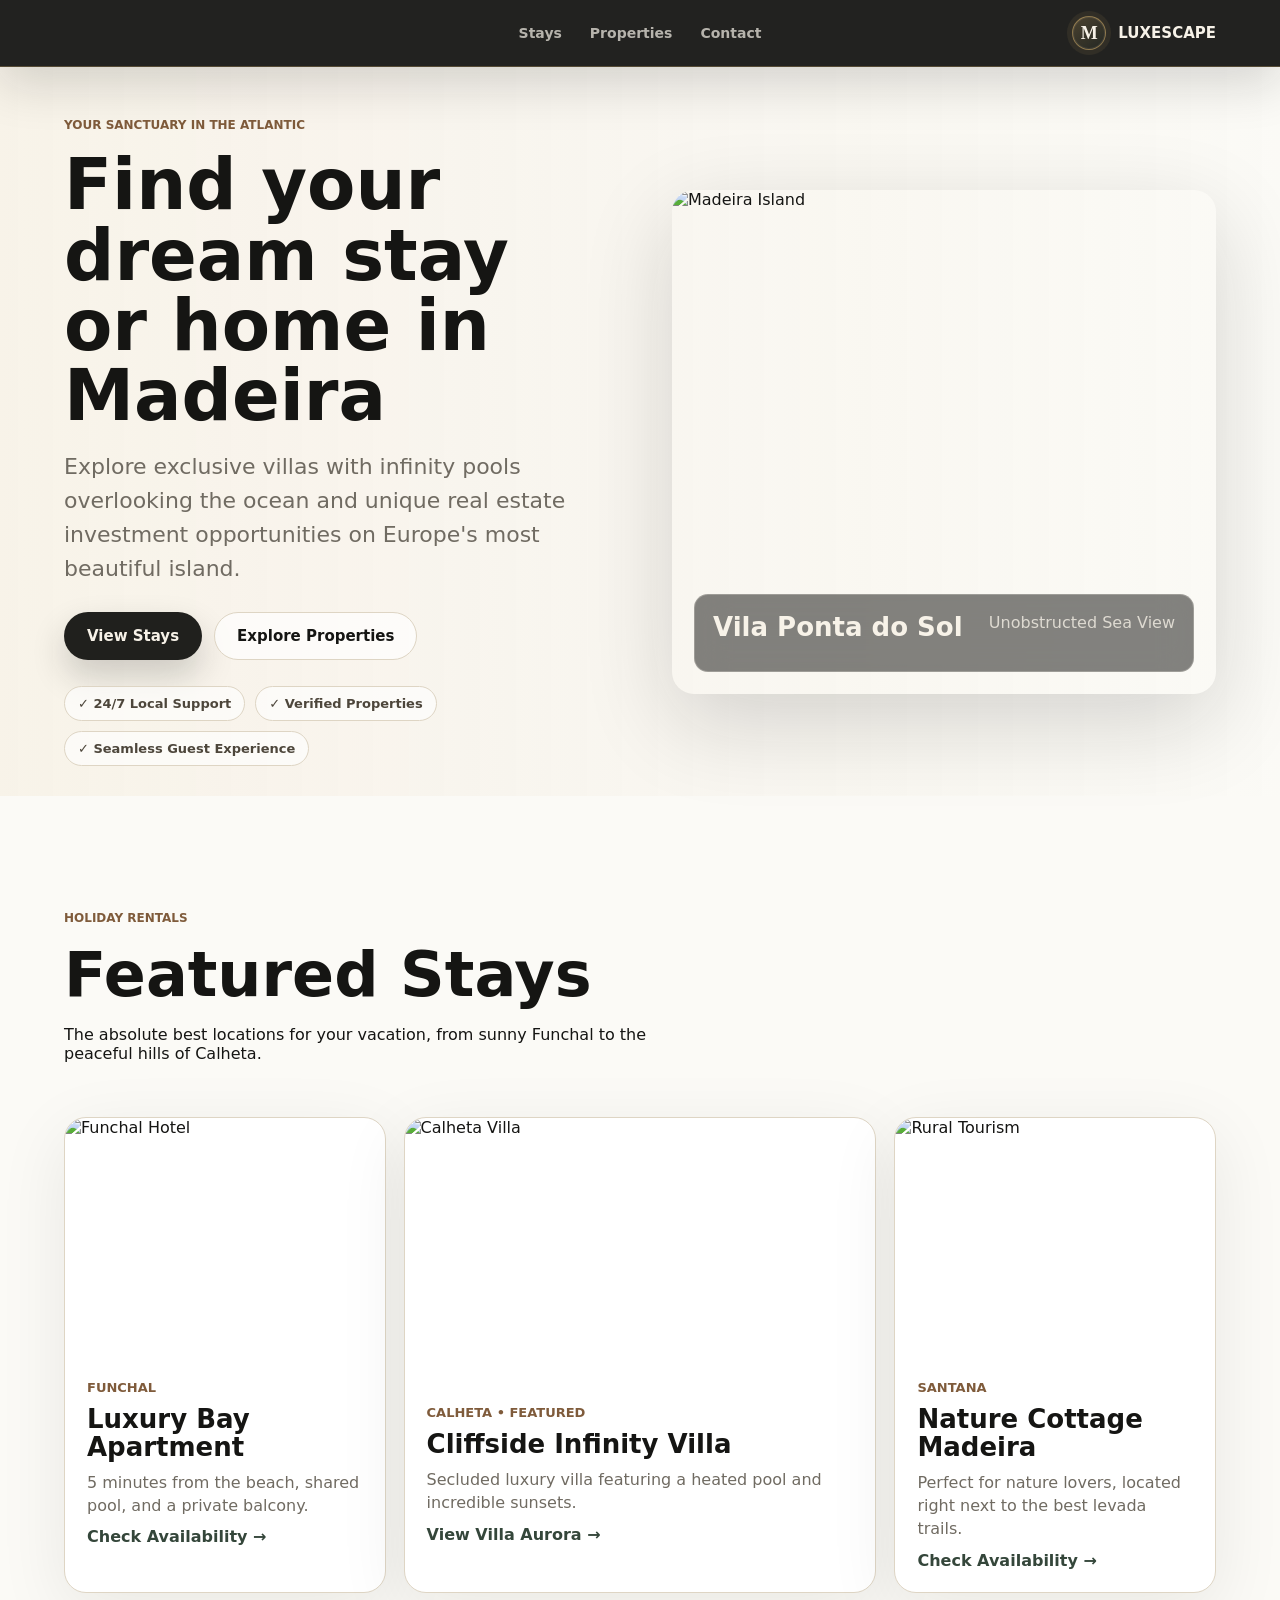
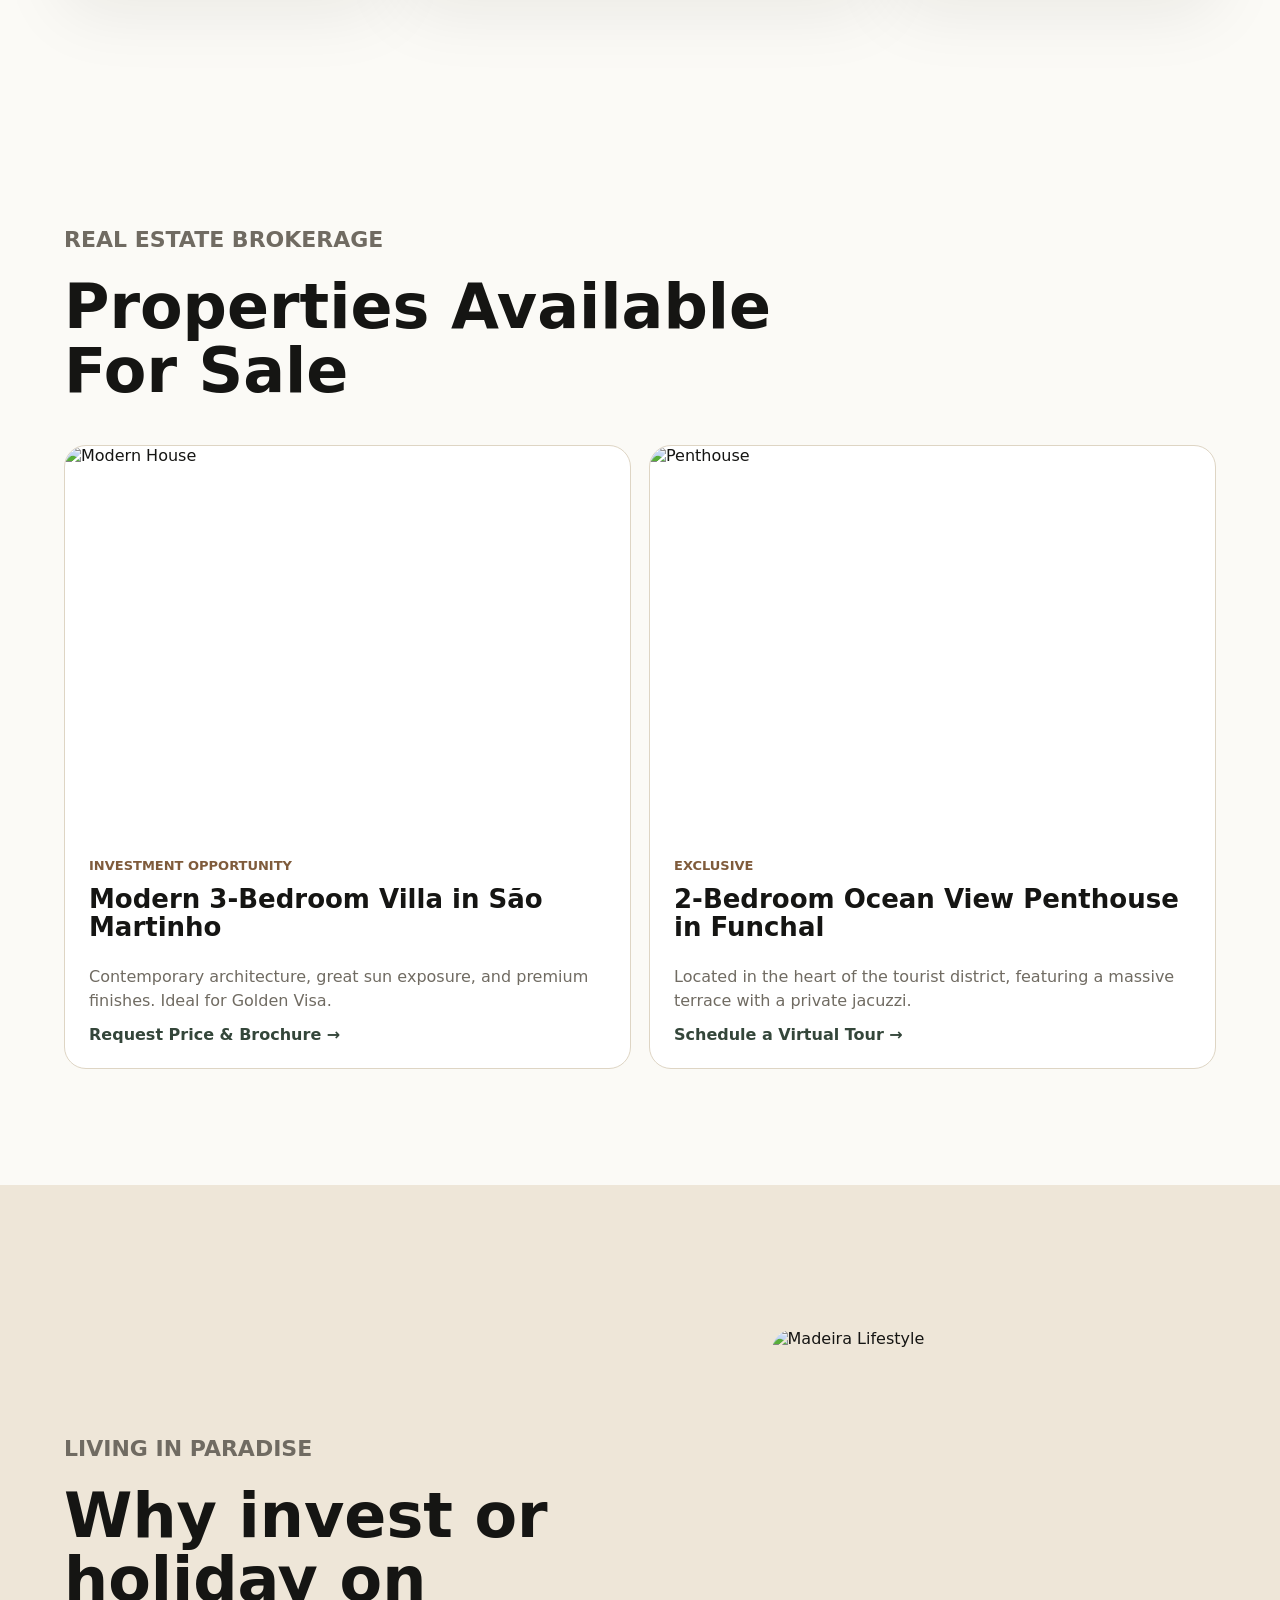
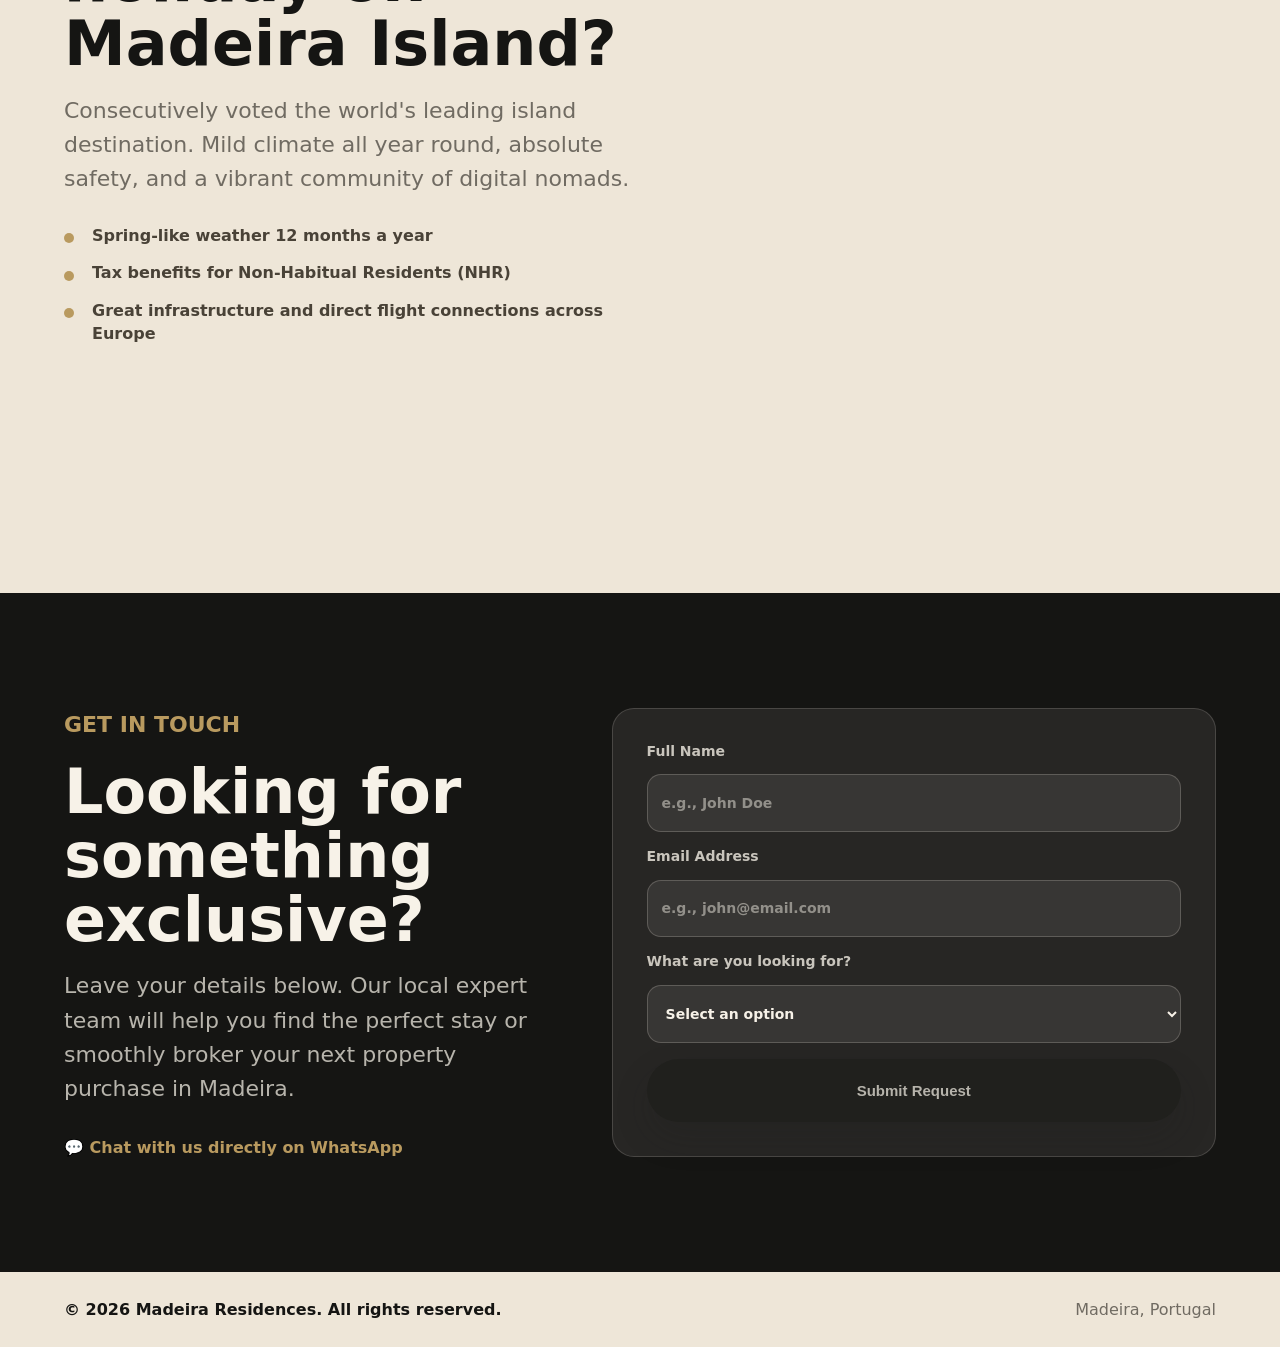
==== index.html @ 0eda5263 "Update index.html" ====
<!DOCTYPE html>
<html lang="en">
<head>
  <meta charset="UTF-8">
  <meta name="viewport" content="width=device-width, initial-scale=1.0">
  <title>Discover Madeira | Luxury Stays & Real Estate</title>
  <style>
    :root {
      --ink: #151513;
      --charcoal: #20201d;
      --muted: #706b62;
      --ivory: #f7f2e8;
      --porcelain: #fbfaf6;
      --line: #ded5c4;
      --laurel: #34463a;
      --gold: #b99a5f;
      --copper: #7f5b3b;
      --white: #ffffff;
      --radius: 22px;
      --radius-small: 14px;
      --shadow: 0 28px 90px rgba(21, 21, 19, 0.16);
    }

    * {
      box-sizing: border-box;
    }

    html {
      scroll-behavior: smooth;
    }

    body {
      margin: 0;
      color: var(--ink);
      background: var(--porcelain);
      font-family: Inter, ui-sans-serif, system-ui, -apple-system, BlinkMacSystemFont, "Segoe UI", sans-serif;
    }

    img {
      display: block;
      max-width: 100%;
    }

    a {
      color: inherit;
      text-decoration: none;
    }

    /* HEADER: Alinhamento em 3 colunas fixas */
    .site-header {
      position: fixed;
      top: 0;
      left: 0;
      right: 0;
      z-index: 20;
      display: grid;
      grid-template-columns: 1fr auto 1fr;
      align-items: center;
      gap: 24px;
      padding: 16px clamp(20px, 5vw, 64px);
      color: var(--ivory);
      background: rgba(21, 21, 19, 0.94);
      border-bottom: 1px solid rgba(185, 154, 95, 0.34);
      box-shadow: 0 16px 50px rgba(21, 21, 19, 0.16);
      backdrop-filter: blur(24px);
      transform: translateY(0);
      transition: transform 260ms ease, background 260ms ease;
    }

    .site-header.header-hidden {
      transform: translateY(-112%);
    }

    .top-hover-zone:hover + .site-header,
    .site-header:hover {
      transform: translateY(0);
    }

    .top-hover-zone {
      position: fixed;
      top: 0;
      left: 0;
      right: 0;
      z-index: 30;
      height: 28px;
      pointer-events: none;
    }

    .header-is-hidden .top-hover-zone {
      pointer-events: auto;
    }

    main {
      padding-top: 67px;
    }

    /* MENU DE NAVEGAÇÃO NO CENTRO (Coluna 2) */
    .nav-links {
      grid-column: 2;
      justify-self: center;
      display: flex;
      align-items: center;
      gap: 28px;
      color: rgba(247, 242, 232, 0.7);
      font-size: 14px;
      font-weight: 680;
    }

    .nav-links a:hover,
    .nav-links [aria-current="page"] {
      color: var(--ivory);
    }

    /* NOME DA EMPRESA E LOGO NO CANTO SUPERIOR DIREITO (Coluna 3) */
    .brand {
      grid-column: 3;
      justify-self: end;
      display: flex;
      align-items: center;
      gap: 12px;
      font-size: 15px;
      font-weight: 820;
    }

    .brand-mark {
      display: inline-flex;
      align-items: center;
      justify-content: center;
      width: 34px;
      height: 34px;
      color: var(--ivory);
      border: 1px solid rgba(185, 154, 95, 0.68);
      border-radius: 50%;
      background:
        linear-gradient(145deg, rgba(185, 154, 95, 0.28), rgba(52, 70, 58, 0.2)),
        var(--charcoal);
      box-shadow: inset 0 0 0 1px rgba(247, 242, 232, 0.08), 0 0 0 5px rgba(185, 154, 95, 0.1);
      font-family: Georgia, "Times New Roman", serif;
      font-size: 18px;
      line-height: 1;
    }

    .hero {
      display: grid;
      grid-template-columns: minmax(0, 1fr) minmax(420px, 1fr);
      gap: clamp(28px, 5vw, 72px);
      align-items: center;
      min-height: calc(82vh - 72px);
      padding: clamp(30px, 4vw, 58px) clamp(20px, 5vw, 64px) 30px;
      background:
        linear-gradient(90deg, rgba(247, 242, 232, 0.92), rgba(251, 250, 246, 0.78)),
        var(--porcelain);
    }

    .hero-copy {
      max-width: 680px;
      min-width: 0;
    }

    .hero > *,
    .story-band > *,
    .contact-section > *,
    .catalog-layout > * {
      min-width: 0;
    }

    .eyebrow {
      margin: 0 0 18px;
      color: var(--copper);
      font-size: 12px;
      font-weight: 820;
      letter-spacing: 0;
      text-transform: uppercase;
    }

    h1, h2, h3, p {
      margin-top: 0;
    }

    h1 {
      margin-bottom: 18px;
      font-size: clamp(42px, 5.5vw, 74px);
      line-height: 1;
      letter-spacing: 0;
      overflow-wrap: anywhere;
    }

    h2 {
      margin-bottom: 18px;
      font-size: clamp(34px, 5vw, 62px);
      line-height: 1.03;
      letter-spacing: 0;
    }

    h3 {
      margin-bottom: 12px;
      font-size: 26px;
      line-height: 1.08;
    }

    .hero-text,
    .section-heading p,
    .story-copy p,
    .editorial-band p,
    .contact-copy p,
    .page-hero p {
      color: var(--muted);
      font-size: clamp(17px, 1.8vw, 22px);
      line-height: 1.55;
    }

    .hero-actions {
      display: flex;
      align-items: center;
      flex-wrap: wrap;
      gap: 12px;
      margin: 26px 0;
    }

    .button {
      display: inline-flex;
      align-items: center;
      justify-content: center;
      min-height: 48px;
      padding: 0 22px;
      border: 1px solid transparent;
      border-radius: 999px;
      font-size: 15px;
      font-weight: 820;
      transition: transform 180ms ease, box-shadow 180ms ease, background 180ms ease, color 180ms ease;
    }

    .button:hover {
      transform: translateY(-2px);
    }

    .button-primary {
      color: var(--ivory);
      background: var(--charcoal);
      box-shadow: 0 16px 34px rgba(32, 32, 29, 0.2);
    }

    .button-secondary {
      color: var(--ink);
      background: rgba(255, 255, 255, 0.7);
      border-color: var(--line);
    }

    .trust-row {
      display: flex;
      align-items: center;
      flex-wrap: wrap;
      gap: 10px;
    }

    .trust-row span {
      padding: 9px 13px;
      color: #4d463b;
      background: rgba(255, 255, 255, 0.64);
      border: 1px solid var(--line);
      border-radius: 999px;
      font-size: 13px;
      font-weight: 720;
    }

    .hero-media,
    .feature-card,
    .listing-card,
    .story-image {
      overflow: hidden;
      border-radius: var(--radius);
    }

    .hero-media {
      position: relative;
      margin: 0;
      box-shadow: var(--shadow);
    }

    .hero-media img {
      width: 100%;
      height: min(560px, 56vh);
      min-height: 340px;
      object-fit: cover;
    }

    .hero-media figcaption {
      position: absolute;
      right: 22px;
      bottom: 22px;
      left: 22px;
      display: flex;
      justify-content: space-between;
      gap: 18px;
      padding: 18px;
      color: var(--ivory);
      background: rgba(21, 21, 19, 0.52);
      border: 1px solid rgba(247, 242, 232, 0.24);
      border-radius: var(--radius-small);
      backdrop-filter: blur(16px);
    }

    .hero-media span {
      color: rgba(247, 242, 232, 0.78);
    }

    .section {
      padding: clamp(68px, 9vw, 118px) clamp(20px, 5vw, 64px);
    }

    .private-offers {
      background: var(--porcelain);
    }

    .offers-heading {
      display: block;
      max-width: 760px;
      margin-bottom: clamp(30px, 5vw, 54px);
    }

    .offers-heading h2 {
      max-width: 720px;
    }

    .offers-heading p:not(.eyebrow) {
      max-width: 640px;
    }

    .offer-grid {
      display: grid;
      grid-template-columns: 0.85fr 1.25fr 0.85fr;
      gap: 18px;
    }

    .offer-card {
      overflow: hidden;
      background: var(--white);
      border: 1px solid var(--line);
      border-radius: var(--radius);
      box-shadow: 0 18px 70px rgba(21, 21, 19, 0.08);
    }

    .offer-card img {
      width: 100%;
      aspect-ratio: 4 / 3;
      object-fit: cover;
    }

    .featured-offer img {
      aspect-ratio: 16 / 9;
    }

    .offer-copy {
      display: grid;
      gap: 10px;
      padding: 22px;
    }

    .offer-copy p {
      margin: 0;
      color: var(--copper);
      font-size: 13px;
      font-weight: 820;
    }

    .offer-copy h3 {
      margin: 0;
    }

    .offer-copy span {
      color: var(--muted);
      line-height: 1.45;
    }

    .offer-copy a {
      color: var(--laurel);
      font-weight: 820;
    }

    .section-heading {
      max-width: 840px;
      margin-bottom: 42px;
    }

    .feature-grid {
      display: grid;
      gap: 18px;
    }

    .two-up {
      grid-template-columns: repeat(2, 1fr);
    }

    .feature-card {
      background: var(--white);
      border: 1px solid var(--line);
    }

    .feature-card img {
      width: 100%;
      aspect-ratio: 16 / 11;
      object-fit: cover;
    }

    .card-copy {
      display: grid;
      gap: 12px;
      padding: 24px;
    }

    .card-copy p {
      margin: 0;
      color: var(--copper);
      font-size: 13px;
      font-weight: 820;
    }

    .card-copy span {
      color: var(--muted);
      line-height: 1.5;
    }

    .card-copy a,
    .whatsapp-link {
      color: var(--laurel);
      font-weight: 820;
    }

    .story-band {
      display: grid;
      grid-template-columns: minmax(0, 1fr) minmax(360px, 0.82fr);
      gap: clamp(32px, 6vw, 86px);
      align-items: center;
      padding: clamp(68px, 10vw, 128px) clamp(20px, 5vw, 64px);
      background: #eee6d8;
    }

    .story-image img {
      width: 100%;
      height: clamp(430px, 58vw, 720px);
      object-fit: cover;
    }

    .feature-list {
      display: grid;
      gap: 14px;
      margin: 28px 0 0;
      padding: 0;
      list-style: none;
    }

    .feature-list li {
      position: relative;
      padding-left: 28px;
      color: #494237;
      font-weight: 660;
      line-height: 1.45;
    }

    .feature-list li::before {
      position: absolute;
      left: 0;
      top: 0.58em;
      width: 10px;
      height: 10px;
      background: var(--gold);
      border-radius: 50%;
      content: "";
    }

    .contact-section {
      display: grid;
      grid-template-columns: minmax(0, 0.8fr) minmax(360px, 1fr);
      gap: clamp(28px, 5vw, 72px);
      padding: clamp(68px, 9vw, 118px) clamp(20px, 5vw, 64px);
      background: var(--ink);
      color: var(--ivory);
    }

    .contact-section .eyebrow {
      color: var(--gold);
    }

    .contact-copy p {
      color: rgba(247, 242, 232, 0.72);
    }

    .whatsapp-link {
      display: inline-flex;
      margin-top: 10px;
      color: var(--gold);
    }

    .lead-form {
      display: grid;
      gap: 16px;
      padding: clamp(22px, 4vw, 34px);
      background: rgba(247, 242, 232, 0.08);
      border: 1px solid rgba(247, 242, 232, 0.16);
      border-radius: var(--radius);
    }

    .lead-form label {
      display: grid;
      gap: 8px;
      color: rgba(247, 242, 232, 0.78);
      font-size: 14px;
      font-weight: 820;
    }

    .lead-form input,
    .lead-form select {
      width: 100%;
      min-height: 50px;
      padding: 0 14px;
      color: var(--ivory);
      background: rgba(247, 242, 232, 0.08);
      border: 1px solid rgba(247, 242, 232, 0.2);
      border-radius: var(--radius-small);
      font: inherit;
    }

    .lead-form select option {
      color: var(--ink);
    }

    .lead-form input::placeholder {
      color: rgba(247, 242, 232, 0.48);
    }

    /* BOTÃO FORMULÁRIO: Com efeito de transição idêntico ao menu */
    .lead-form .btn-submit {
      border: 0;
      width: 100%;
      cursor: pointer;
      background: var(--charcoal);
      color: rgba(247, 242, 232, 0.7); /* Cor padrão idêntica ao menu */
      transition: color 180ms ease, background 180ms ease;
    }

    .lead-form .btn-submit:hover {
      background: transparent;
      color: var(--ivory); /* Fica marfim brilhante como o menu em hover */
    }

    .site-footer {
      display: flex;
      justify-content: space-between;
      gap: 20px;
      padding: 28px clamp(20px, 5vw, 64px);
      color: var(--muted);
      background: #eee6d8;
    }

    .site-footer p {
      margin: 0;
    }

    .site-footer p:first-child {
      color: var(--ink);
      font-weight: 820;
    }

    @media (max-width: 980px) {
      .hero, .story-band, .contact-section, .offers-heading {
        grid-template-columns: 1fr;
      }

      .hero {
        min-height: auto;
      }

      .two-up, .offer-grid {
        grid-template-columns: 1fr;
      }
    }

    @media (max-width: 720px) {
      .site-header {
        grid-template-columns: 1fr;
        gap: 14px;
        padding: 14px 18px;
      }

      main {
        padding-top: 121px;
      }

      .nav-links {
        grid-column: 1;
        grid-row: 2;
        justify-self: center;
        flex-wrap: wrap;
        gap: 16px;
      }

      .brand {
        grid-column: 1;
        grid-row: 1;
        justify-self: center;
      }

      h1 {
        font-size: 44px;
      }

      .hero-media img {
        min-height: 330px;
      }

      .hero-media figcaption, .site-footer {
        flex-direction: column;
      }
    }
  </style>
</head>
<body>

  <div class="top-hover-zone"></div>
  
  <header class="site-header">
    <!-- Coluna 1 (Esquerda): Elemento invisível (&nbsp;) para segurar a estrutura do grid -->
    <div style="grid-column: 1;">&nbsp;</div>

    <!-- Coluna 2 (Centro): Links de Navegação -->
    <nav class="nav-links">
      <a href="#stays">Stays</a>
      <a href="#properties">Properties</a>
      <a href="#contact">Contact</a>
    </nav>

    <!-- Coluna 3 (Direita): Logótipo e Nome da Empresa bem fixados -->
    <div class="brand">
      <div class="brand-mark">M</div>
      <span>LUXESCAPE</span>
    </div>
  </header>

  <main>
    <!-- HERO SECTION -->
    <section class="hero">
      <div class="hero-copy">
        <p class="eyebrow">Your sanctuary in the Atlantic</p>
        <h1>Find your dream stay or home in Madeira</h1>
        <p class="hero-text">Explore exclusive villas with infinity pools overlooking the ocean and unique real estate investment opportunities on Europe's most beautiful island.</p>
        <div class="hero-actions">
          <a href="#stays" class="button button-primary">View Stays</a>
          <a href="#properties" class="button button-secondary">Explore Properties</a>
        </div>
        <div class="trust-row">
          <span>✓ 24/7 Local Support</span>
          <span>✓ Verified Properties</span>
          <span>✓ Seamless Guest Experience</span>
        </div>
      </div>
      <figure class="hero-media">
        <img src="https://images.unsplash.com/photo-1540555700478-4be289fbecef?auto=format&fit=crop&w=1200&q=80" alt="Madeira Island">
        <figcaption>
          <h3>Vila Ponta do Sol</h3>
          <span>Unobstructed Sea View</span>
        </figcaption>
      </figure>
    </section>

    <!-- SECTION STAYS -->
    <section id="stays" class="section private-offers">
      <div class="offers-heading">
        <p class="eyebrow">Holiday Rentals</p>
        <h2>Featured Stays</h2>
        <p>The absolute best locations for your vacation, from sunny Funchal to the peaceful hills of Calheta.</p>
      </div>
      
      <div class="offer-grid">
        <div class="offer-card">
          <img src="https://images.unsplash.com/photo-1566073771259-6a8506099945?auto=format&fit=crop&w=600&q=80" alt="Funchal Hotel">
          <div class="offer-copy">
            <p>FUNCHAL</p>
            <h3>Luxury Bay Apartment</h3>
            <span>5 minutes from the beach, shared pool, and a private balcony.</span>
            <a href="#">Check Availability →</a>
          </div>
        </div>
        <div class="offer-card featured-offer">
          <img src="https://images.unsplash.com/photo-1512917774080-9991f1c4c750?auto=format&fit=crop&w=800&q=80" alt="Calheta Villa">
          <div class="offer-copy">
            <p>CALHETA • FEATURED</p>
            <h3>Cliffside Infinity Villa</h3>
            <span>Secluded luxury villa featuring a heated pool and incredible sunsets.</span>
            <a href="villa-aurora.html">View Villa Aurora →</a>
          </div>
        </div>
        <div class="offer-card">
          <img src="https://images.unsplash.com/photo-1582719508461-905c673771fd?auto=format&fit=crop&w=600&q=80" alt="Rural Tourism">
          <div class="offer-copy">
            <p>SANTANA</p>
            <h3>Nature Cottage Madeira</h3>
            <span>Perfect for nature lovers, located right next to the best levada trails.</span>
            <a href="#">Check Availability →</a>
          </div>
        </div>
      </div>
    </section>

    <!-- SECTION PROPERTIES -->
    <section id="properties" class="section">
      <div class="section-heading">
        <p class="eyebrow">Real Estate Brokerage</p>
        <h2>Properties Available For Sale</h2>
      </div>

      <div class="feature-grid two-up">
        <div class="feature-card">
          <img src="https://images.unsplash.com/photo-1600585154340-be6161a56a0c?auto=format&fit=crop&w=800&q=80" alt="Modern House">
          <div class="card-copy">
            <p>INVESTMENT OPPORTUNITY</p>
            <h3>Modern 3-Bedroom Villa in São Martinho</h3>
            <span>Contemporary architecture, great sun exposure, and premium finishes. Ideal for Golden Visa.</span>
            <a href="#contact">Request Price & Brochure →</a>
          </div>
        </div>
        <div class="feature-card">
          <img src="https://images.unsplash.com/photo-1600596542815-ffad4c1539a9?auto=format&fit=crop&w=800&q=80" alt="Penthouse">
          <div class="card-copy">
            <p>EXCLUSIVE</p>
            <h3>2-Bedroom Ocean View Penthouse in Funchal</h3>
            <span>Located in the heart of the tourist district, featuring a massive terrace with a private jacuzzi.</span>
            <a href="#contact">Schedule a Virtual Tour →</a>
          </div>
        </div>
      </div>
    </section>

    <!-- STORY BAND -->
    <section class="story-band">
      <div class="story-copy">
        <p class="eyebrow">Living in Paradise</p>
        <h2>Why invest or holiday on Madeira Island?</h2>
        <p class="hero-text">Consecutively voted the world's leading island destination. Mild climate all year round, absolute safety, and a vibrant community of digital nomads.</p>
        <ul class="feature-list">
          <li>Spring-like weather 12 months a year</li>
          <li>Tax benefits for Non-Habitual Residents (NHR)</li>
          <li>Great infrastructure and direct flight connections across Europe</li>
        </ul>
      </div>
      <figure class="story-image">
        <img src="https://images.unsplash.com/photo-1542314831-068cd1dbfeeb?auto=format&fit=crop&w=800&q=80" alt="Madeira Lifestyle">
      </figure>
    </section>

    <!-- CONTACT -->
    <section id="contact" class="contact-section">
      <div class="contact-copy">
        <p class="eyebrow">Get In Touch</p>
        <h2>Looking for something exclusive?</h2>
        <p>Leave your details below. Our local expert team will help you find the perfect stay or smoothly broker your next property purchase in Madeira.</p>
        <a href="https://wa.me/#" class="whatsapp-link">💬 Chat with us directly on WhatsApp</a>
      </div>

      <form class="lead-form" onsubmit="event.preventDefault(); alert('Thank you! We will get back to you shortly.');">
        <label>
          Full Name
          <input type="text" placeholder="e.g., John Doe" required>
        </label>
        <label>
          Email Address
          <input type="email" placeholder="e.g., john@email.com" required>
        </label>
        <label>
          What are you looking for?
          <select required>
            <option value="">Select an option</option>
            <option value="stay">Rent a vacation home (Stay)</option>
            <option value="buy">Buy a Home / Real Estate Investment</option>
            <option value="sell">Sell my property</option>
          </select>
        </label>
        <button type="submit" class="button button-primary btn-submit">Submit Request</button>
      </form>
    </section>
  </main>

  <footer class="site-footer">
    <p>© 2026 Madeira Residences. All rights reserved.</p>
    <p>Madeira, Portugal</p>
  </footer>

  <script>
    let lastScrollY = window.scrollY;
    const header = document.querySelector('.site-header');
    
    window.addEventListener('scroll', () => {
      if (window.scrollY > lastScrollY && window.scrollY > 100) {
        header.classList.add('header-hidden');
      } else {
        header.classList.remove('header-hidden');
      }
      lastScrollY = window.scrollY;
    });
  </script>
</body>
</html>
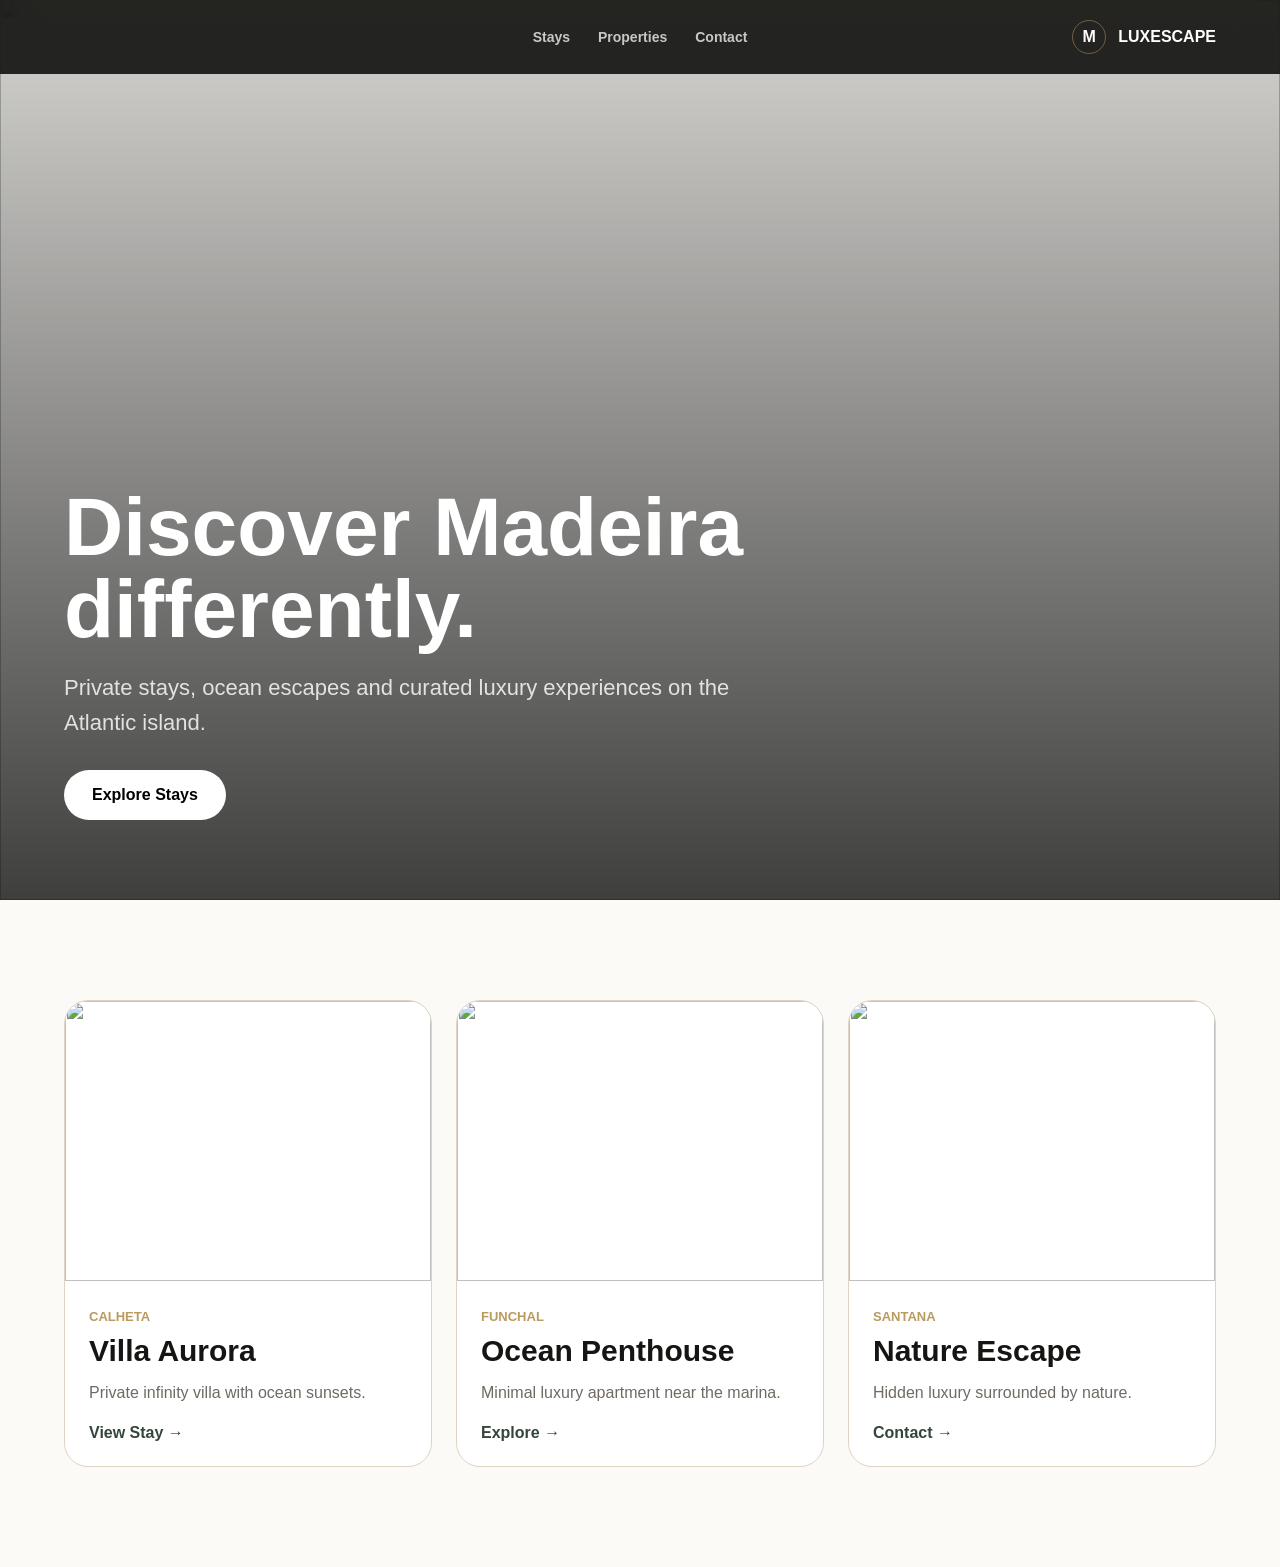
==== commit 1dc9ae6b: "Update index.html" ====
--- a/index.html
+++ b/index.html
@@ -1,801 +1,292 @@
 <!DOCTYPE html>
 <html lang="en">
 <head>
-  <meta charset="UTF-8">
-  <meta name="viewport" content="width=device-width, initial-scale=1.0">
-  <title>Discover Madeira | Luxury Stays & Real Estate</title>
+  <meta charset="UTF-8" />
+  <meta name="viewport" content="width=device-width, initial-scale=1.0"/>
+  <title>LUXESCAPE | Madeira Luxury Stays</title>
+
   <style>
-    :root {
-      --ink: #151513;
-      --charcoal: #20201d;
-      --muted: #706b62;
-      --ivory: #f7f2e8;
-      --porcelain: #fbfaf6;
-      --line: #ded5c4;
-      --laurel: #34463a;
-      --gold: #b99a5f;
-      --copper: #7f5b3b;
-      --white: #ffffff;
-      --radius: 22px;
-      --radius-small: 14px;
-      --shadow: 0 28px 90px rgba(21, 21, 19, 0.16);
-    }
-
-    * {
-      box-sizing: border-box;
-    }
-
-    html {
-      scroll-behavior: smooth;
-    }
-
-    body {
-      margin: 0;
-      color: var(--ink);
-      background: var(--porcelain);
-      font-family: Inter, ui-sans-serif, system-ui, -apple-system, BlinkMacSystemFont, "Segoe UI", sans-serif;
-    }
-
-    img {
-      display: block;
-      max-width: 100%;
-    }
-
-    a {
-      color: inherit;
-      text-decoration: none;
-    }
-
-    /* HEADER: Alinhamento em 3 colunas fixas */
-    .site-header {
-      position: fixed;
-      top: 0;
-      left: 0;
-      right: 0;
-      z-index: 20;
-      display: grid;
-      grid-template-columns: 1fr auto 1fr;
-      align-items: center;
-      gap: 24px;
-      padding: 16px clamp(20px, 5vw, 64px);
-      color: var(--ivory);
-      background: rgba(21, 21, 19, 0.94);
-      border-bottom: 1px solid rgba(185, 154, 95, 0.34);
-      box-shadow: 0 16px 50px rgba(21, 21, 19, 0.16);
-      backdrop-filter: blur(24px);
-      transform: translateY(0);
-      transition: transform 260ms ease, background 260ms ease;
-    }
-
-    .site-header.header-hidden {
-      transform: translateY(-112%);
-    }
-
-    .top-hover-zone:hover + .site-header,
-    .site-header:hover {
-      transform: translateY(0);
-    }
-
-    .top-hover-zone {
-      position: fixed;
-      top: 0;
-      left: 0;
-      right: 0;
-      z-index: 30;
-      height: 28px;
-      pointer-events: none;
-    }
-
-    .header-is-hidden .top-hover-zone {
-      pointer-events: auto;
-    }
-
-    main {
-      padding-top: 67px;
-    }
-
-    /* MENU DE NAVEGAÇÃO NO CENTRO (Coluna 2) */
-    .nav-links {
-      grid-column: 2;
-      justify-self: center;
-      display: flex;
-      align-items: center;
-      gap: 28px;
-      color: rgba(247, 242, 232, 0.7);
-      font-size: 14px;
-      font-weight: 680;
-    }
-
-    .nav-links a:hover,
-    .nav-links [aria-current="page"] {
-      color: var(--ivory);
-    }
-
-    /* NOME DA EMPRESA E LOGO NO CANTO SUPERIOR DIREITO (Coluna 3) */
-    .brand {
-      grid-column: 3;
-      justify-self: end;
-      display: flex;
-      align-items: center;
-      gap: 12px;
-      font-size: 15px;
-      font-weight: 820;
-    }
-
-    .brand-mark {
-      display: inline-flex;
-      align-items: center;
-      justify-content: center;
-      width: 34px;
-      height: 34px;
-      color: var(--ivory);
-      border: 1px solid rgba(185, 154, 95, 0.68);
-      border-radius: 50%;
-      background:
-        linear-gradient(145deg, rgba(185, 154, 95, 0.28), rgba(52, 70, 58, 0.2)),
-        var(--charcoal);
-      box-shadow: inset 0 0 0 1px rgba(247, 242, 232, 0.08), 0 0 0 5px rgba(185, 154, 95, 0.1);
-      font-family: Georgia, "Times New Roman", serif;
-      font-size: 18px;
-      line-height: 1;
-    }
-
-    .hero {
-      display: grid;
-      grid-template-columns: minmax(0, 1fr) minmax(420px, 1fr);
-      gap: clamp(28px, 5vw, 72px);
-      align-items: center;
-      min-height: calc(82vh - 72px);
-      padding: clamp(30px, 4vw, 58px) clamp(20px, 5vw, 64px) 30px;
-      background:
-        linear-gradient(90deg, rgba(247, 242, 232, 0.92), rgba(251, 250, 246, 0.78)),
-        var(--porcelain);
-    }
-
-    .hero-copy {
-      max-width: 680px;
-      min-width: 0;
-    }
-
-    .hero > *,
-    .story-band > *,
-    .contact-section > *,
-    .catalog-layout > * {
-      min-width: 0;
-    }
-
-    .eyebrow {
-      margin: 0 0 18px;
-      color: var(--copper);
-      font-size: 12px;
-      font-weight: 820;
-      letter-spacing: 0;
-      text-transform: uppercase;
-    }
-
-    h1, h2, h3, p {
-      margin-top: 0;
-    }
-
-    h1 {
-      margin-bottom: 18px;
-      font-size: clamp(42px, 5.5vw, 74px);
-      line-height: 1;
-      letter-spacing: 0;
-      overflow-wrap: anywhere;
-    }
-
-    h2 {
-      margin-bottom: 18px;
-      font-size: clamp(34px, 5vw, 62px);
-      line-height: 1.03;
-      letter-spacing: 0;
-    }
-
-    h3 {
-      margin-bottom: 12px;
-      font-size: 26px;
-      line-height: 1.08;
-    }
-
-    .hero-text,
-    .section-heading p,
-    .story-copy p,
-    .editorial-band p,
-    .contact-copy p,
-    .page-hero p {
-      color: var(--muted);
-      font-size: clamp(17px, 1.8vw, 22px);
-      line-height: 1.55;
-    }
-
-    .hero-actions {
-      display: flex;
-      align-items: center;
-      flex-wrap: wrap;
-      gap: 12px;
-      margin: 26px 0;
-    }
-
-    .button {
-      display: inline-flex;
-      align-items: center;
-      justify-content: center;
-      min-height: 48px;
-      padding: 0 22px;
-      border: 1px solid transparent;
-      border-radius: 999px;
-      font-size: 15px;
-      font-weight: 820;
-      transition: transform 180ms ease, box-shadow 180ms ease, background 180ms ease, color 180ms ease;
-    }
-
-    .button:hover {
-      transform: translateY(-2px);
-    }
-
-    .button-primary {
-      color: var(--ivory);
-      background: var(--charcoal);
-      box-shadow: 0 16px 34px rgba(32, 32, 29, 0.2);
-    }
-
-    .button-secondary {
-      color: var(--ink);
-      background: rgba(255, 255, 255, 0.7);
-      border-color: var(--line);
-    }
-
-    .trust-row {
-      display: flex;
-      align-items: center;
-      flex-wrap: wrap;
-      gap: 10px;
-    }
-
-    .trust-row span {
-      padding: 9px 13px;
-      color: #4d463b;
-      background: rgba(255, 255, 255, 0.64);
-      border: 1px solid var(--line);
-      border-radius: 999px;
-      font-size: 13px;
-      font-weight: 720;
-    }
-
-    .hero-media,
-    .feature-card,
-    .listing-card,
-    .story-image {
-      overflow: hidden;
-      border-radius: var(--radius);
-    }
-
-    .hero-media {
-      position: relative;
-      margin: 0;
-      box-shadow: var(--shadow);
-    }
-
-    .hero-media img {
-      width: 100%;
-      height: min(560px, 56vh);
-      min-height: 340px;
-      object-fit: cover;
-    }
-
-    .hero-media figcaption {
-      position: absolute;
-      right: 22px;
-      bottom: 22px;
-      left: 22px;
-      display: flex;
-      justify-content: space-between;
-      gap: 18px;
-      padding: 18px;
-      color: var(--ivory);
-      background: rgba(21, 21, 19, 0.52);
-      border: 1px solid rgba(247, 242, 232, 0.24);
-      border-radius: var(--radius-small);
-      backdrop-filter: blur(16px);
-    }
-
-    .hero-media span {
-      color: rgba(247, 242, 232, 0.78);
-    }
-
-    .section {
-      padding: clamp(68px, 9vw, 118px) clamp(20px, 5vw, 64px);
-    }
-
-    .private-offers {
-      background: var(--porcelain);
-    }
-
-    .offers-heading {
-      display: block;
-      max-width: 760px;
-      margin-bottom: clamp(30px, 5vw, 54px);
-    }
-
-    .offers-heading h2 {
-      max-width: 720px;
-    }
-
-    .offers-heading p:not(.eyebrow) {
-      max-width: 640px;
-    }
-
-    .offer-grid {
-      display: grid;
-      grid-template-columns: 0.85fr 1.25fr 0.85fr;
-      gap: 18px;
-    }
-
-    .offer-card {
-      overflow: hidden;
-      background: var(--white);
-      border: 1px solid var(--line);
-      border-radius: var(--radius);
-      box-shadow: 0 18px 70px rgba(21, 21, 19, 0.08);
-    }
-
-    .offer-card img {
-      width: 100%;
-      aspect-ratio: 4 / 3;
-      object-fit: cover;
-    }
-
-    .featured-offer img {
-      aspect-ratio: 16 / 9;
-    }
-
-    .offer-copy {
-      display: grid;
-      gap: 10px;
-      padding: 22px;
-    }
-
-    .offer-copy p {
-      margin: 0;
-      color: var(--copper);
-      font-size: 13px;
-      font-weight: 820;
-    }
-
-    .offer-copy h3 {
-      margin: 0;
-    }
-
-    .offer-copy span {
-      color: var(--muted);
-      line-height: 1.45;
-    }
-
-    .offer-copy a {
-      color: var(--laurel);
-      font-weight: 820;
-    }
-
-    .section-heading {
-      max-width: 840px;
-      margin-bottom: 42px;
-    }
-
-    .feature-grid {
-      display: grid;
-      gap: 18px;
-    }
-
-    .two-up {
-      grid-template-columns: repeat(2, 1fr);
-    }
-
-    .feature-card {
-      background: var(--white);
-      border: 1px solid var(--line);
-    }
-
-    .feature-card img {
-      width: 100%;
-      aspect-ratio: 16 / 11;
-      object-fit: cover;
-    }
-
-    .card-copy {
-      display: grid;
-      gap: 12px;
-      padding: 24px;
-    }
-
-    .card-copy p {
-      margin: 0;
-      color: var(--copper);
-      font-size: 13px;
-      font-weight: 820;
-    }
-
-    .card-copy span {
-      color: var(--muted);
-      line-height: 1.5;
-    }
-
-    .card-copy a,
-    .whatsapp-link {
-      color: var(--laurel);
-      font-weight: 820;
-    }
-
-    .story-band {
-      display: grid;
-      grid-template-columns: minmax(0, 1fr) minmax(360px, 0.82fr);
-      gap: clamp(32px, 6vw, 86px);
-      align-items: center;
-      padding: clamp(68px, 10vw, 128px) clamp(20px, 5vw, 64px);
-      background: #eee6d8;
-    }
-
-    .story-image img {
-      width: 100%;
-      height: clamp(430px, 58vw, 720px);
-      object-fit: cover;
-    }
-
-    .feature-list {
-      display: grid;
-      gap: 14px;
-      margin: 28px 0 0;
-      padding: 0;
-      list-style: none;
-    }
-
-    .feature-list li {
-      position: relative;
-      padding-left: 28px;
-      color: #494237;
-      font-weight: 660;
-      line-height: 1.45;
-    }
-
-    .feature-list li::before {
-      position: absolute;
-      left: 0;
-      top: 0.58em;
-      width: 10px;
-      height: 10px;
-      background: var(--gold);
-      border-radius: 50%;
-      content: "";
-    }
-
-    .contact-section {
-      display: grid;
-      grid-template-columns: minmax(0, 0.8fr) minmax(360px, 1fr);
-      gap: clamp(28px, 5vw, 72px);
-      padding: clamp(68px, 9vw, 118px) clamp(20px, 5vw, 64px);
-      background: var(--ink);
-      color: var(--ivory);
-    }
-
-    .contact-section .eyebrow {
-      color: var(--gold);
-    }
-
-    .contact-copy p {
-      color: rgba(247, 242, 232, 0.72);
-    }
-
-    .whatsapp-link {
-      display: inline-flex;
-      margin-top: 10px;
-      color: var(--gold);
-    }
-
-    .lead-form {
-      display: grid;
-      gap: 16px;
-      padding: clamp(22px, 4vw, 34px);
-      background: rgba(247, 242, 232, 0.08);
-      border: 1px solid rgba(247, 242, 232, 0.16);
-      border-radius: var(--radius);
-    }
-
-    .lead-form label {
-      display: grid;
-      gap: 8px;
-      color: rgba(247, 242, 232, 0.78);
-      font-size: 14px;
-      font-weight: 820;
-    }
-
-    .lead-form input,
-    .lead-form select {
-      width: 100%;
-      min-height: 50px;
-      padding: 0 14px;
-      color: var(--ivory);
-      background: rgba(247, 242, 232, 0.08);
-      border: 1px solid rgba(247, 242, 232, 0.2);
-      border-radius: var(--radius-small);
-      font: inherit;
-    }
-
-    .lead-form select option {
-      color: var(--ink);
-    }
-
-    .lead-form input::placeholder {
-      color: rgba(247, 242, 232, 0.48);
-    }
-
-    /* BOTÃO FORMULÁRIO: Com efeito de transição idêntico ao menu */
-    .lead-form .btn-submit {
-      border: 0;
-      width: 100%;
-      cursor: pointer;
-      background: var(--charcoal);
-      color: rgba(247, 242, 232, 0.7); /* Cor padrão idêntica ao menu */
-      transition: color 180ms ease, background 180ms ease;
-    }
-
-    .lead-form .btn-submit:hover {
-      background: transparent;
-      color: var(--ivory); /* Fica marfim brilhante como o menu em hover */
-    }
-
-    .site-footer {
-      display: flex;
-      justify-content: space-between;
-      gap: 20px;
-      padding: 28px clamp(20px, 5vw, 64px);
-      color: var(--muted);
-      background: #eee6d8;
-    }
-
-    .site-footer p {
-      margin: 0;
-    }
-
-    .site-footer p:first-child {
-      color: var(--ink);
-      font-weight: 820;
-    }
-
-    @media (max-width: 980px) {
-      .hero, .story-band, .contact-section, .offers-heading {
-        grid-template-columns: 1fr;
-      }
-
-      .hero {
-        min-height: auto;
-      }
-
-      .two-up, .offer-grid {
-        grid-template-columns: 1fr;
-      }
-    }
-
-    @media (max-width: 720px) {
-      .site-header {
-        grid-template-columns: 1fr;
-        gap: 14px;
-        padding: 14px 18px;
-      }
-
-      main {
-        padding-top: 121px;
-      }
-
-      .nav-links {
-        grid-column: 1;
-        grid-row: 2;
-        justify-self: center;
-        flex-wrap: wrap;
-        gap: 16px;
-      }
-
-      .brand {
-        grid-column: 1;
-        grid-row: 1;
-        justify-self: center;
-      }
-
-      h1 {
-        font-size: 44px;
-      }
-
-      .hero-media img {
-        min-height: 330px;
-      }
-
-      .hero-media figcaption, .site-footer {
-        flex-direction: column;
-      }
-    }
+
+    :root{
+      --ink:#151513;
+      --bg:#fbfaf6;
+      --gold:#b99a5f;
+      --muted:#6f6a63;
+      --line:#ddd3c2;
+    }
+
+    *{
+      margin:0;
+      padding:0;
+      box-sizing:border-box;
+    }
+
+    body{
+      font-family:Inter,sans-serif;
+      background:var(--bg);
+      color:var(--ink);
+    }
+
+    a{
+      text-decoration:none;
+      color:inherit;
+    }
+
+    .site-header{
+      position:fixed;
+      top:0;
+      left:0;
+      right:0;
+      z-index:100;
+      display:grid;
+      grid-template-columns:1fr auto 1fr;
+      align-items:center;
+      padding:20px 64px;
+      background:rgba(21,21,19,.92);
+      backdrop-filter:blur(20px);
+    }
+
+    .nav-links{
+      grid-column:2;
+      display:flex;
+      gap:28px;
+    }
+
+    .nav-links a{
+      color:rgba(255,255,255,.75);
+      font-size:14px;
+      font-weight:700;
+    }
+
+    .nav-links a:hover{
+      color:white;
+    }
+
+    .brand{
+      grid-column:3;
+      justify-self:end;
+      display:flex;
+      gap:12px;
+      align-items:center;
+      color:white;
+      font-weight:800;
+    }
+
+    .brand-mark{
+      width:34px;
+      height:34px;
+      border-radius:50%;
+      border:1px solid rgba(185,154,95,.5);
+      display:flex;
+      align-items:center;
+      justify-content:center;
+    }
+
+    .hero{
+      height:100vh;
+      position:relative;
+      overflow:hidden;
+    }
+
+    .hero img{
+      width:100%;
+      height:100%;
+      object-fit:cover;
+    }
+
+    .overlay{
+      position:absolute;
+      inset:0;
+      background:linear-gradient(to top,rgba(0,0,0,.75),rgba(0,0,0,.15));
+    }
+
+    .hero-content{
+      position:absolute;
+      bottom:80px;
+      left:64px;
+      max-width:700px;
+      color:white;
+    }
+
+    .hero-content h1{
+      font-size:82px;
+      line-height:1;
+      margin-bottom:20px;
+    }
+
+    .hero-content p{
+      font-size:22px;
+      line-height:1.6;
+      color:rgba(255,255,255,.82);
+      margin-bottom:30px;
+    }
+
+    .btn{
+      display:inline-flex;
+      padding:16px 28px;
+      border-radius:999px;
+      background:white;
+      color:black;
+      font-weight:800;
+    }
+
+    .section{
+      padding:100px 64px;
+    }
+
+    .grid{
+      display:grid;
+      grid-template-columns:repeat(3,1fr);
+      gap:24px;
+    }
+
+    .card{
+      background:white;
+      border-radius:24px;
+      overflow:hidden;
+      border:1px solid var(--line);
+    }
+
+    .card img{
+      width:100%;
+      height:280px;
+      object-fit:cover;
+    }
+
+    .copy{
+      padding:24px;
+    }
+
+    .copy p{
+      color:var(--gold);
+      font-size:13px;
+      font-weight:800;
+      margin-bottom:10px;
+    }
+
+    .copy h3{
+      font-size:30px;
+      margin-bottom:12px;
+    }
+
+    .copy span{
+      color:var(--muted);
+      line-height:1.6;
+      display:block;
+      margin-bottom:18px;
+    }
+
+    .copy a{
+      color:#34463a;
+      font-weight:800;
+    }
+
+    @media(max-width:900px){
+
+      .grid{
+        grid-template-columns:1fr;
+      }
+
+      .hero-content{
+        left:24px;
+        right:24px;
+      }
+
+      .hero-content h1{
+        font-size:48px;
+      }
+
+      .section{
+        padding:80px 24px;
+      }
+
+      .site-header{
+        padding:18px 24px;
+      }
+
+    }
+
   </style>
+
 </head>
+
 <body>
 
-  <div class="top-hover-zone"></div>
-  
-  <header class="site-header">
-    <!-- Coluna 1 (Esquerda): Elemento invisível (&nbsp;) para segurar a estrutura do grid -->
-    <div style="grid-column: 1;">&nbsp;</div>
-
-    <!-- Coluna 2 (Centro): Links de Navegação -->
-    <nav class="nav-links">
-      <a href="#stays">Stays</a>
-      <a href="#properties">Properties</a>
-      <a href="#contact">Contact</a>
-    </nav>
-
-    <!-- Coluna 3 (Direita): Logótipo e Nome da Empresa bem fixados -->
-    <div class="brand">
-      <div class="brand-mark">M</div>
-      <span>LUXESCAPE</span>
-    </div>
-  </header>
-
-  <main>
-    <!-- HERO SECTION -->
-    <section class="hero">
-      <div class="hero-copy">
-        <p class="eyebrow">Your sanctuary in the Atlantic</p>
-        <h1>Find your dream stay or home in Madeira</h1>
-        <p class="hero-text">Explore exclusive villas with infinity pools overlooking the ocean and unique real estate investment opportunities on Europe's most beautiful island.</p>
-        <div class="hero-actions">
-          <a href="#stays" class="button button-primary">View Stays</a>
-          <a href="#properties" class="button button-secondary">Explore Properties</a>
-        </div>
-        <div class="trust-row">
-          <span>✓ 24/7 Local Support</span>
-          <span>✓ Verified Properties</span>
-          <span>✓ Seamless Guest Experience</span>
-        </div>
-      </div>
-      <figure class="hero-media">
-        <img src="https://images.unsplash.com/photo-1540555700478-4be289fbecef?auto=format&fit=crop&w=1200&q=80" alt="Madeira Island">
-        <figcaption>
-          <h3>Vila Ponta do Sol</h3>
-          <span>Unobstructed Sea View</span>
-        </figcaption>
-      </figure>
-    </section>
-
-    <!-- SECTION STAYS -->
-    <section id="stays" class="section private-offers">
-      <div class="offers-heading">
-        <p class="eyebrow">Holiday Rentals</p>
-        <h2>Featured Stays</h2>
-        <p>The absolute best locations for your vacation, from sunny Funchal to the peaceful hills of Calheta.</p>
-      </div>
-      
-      <div class="offer-grid">
-        <div class="offer-card">
-          <img src="https://images.unsplash.com/photo-1566073771259-6a8506099945?auto=format&fit=crop&w=600&q=80" alt="Funchal Hotel">
-          <div class="offer-copy">
-            <p>FUNCHAL</p>
-            <h3>Luxury Bay Apartment</h3>
-            <span>5 minutes from the beach, shared pool, and a private balcony.</span>
-            <a href="#">Check Availability →</a>
-          </div>
-        </div>
-        <div class="offer-card featured-offer">
-          <img src="https://images.unsplash.com/photo-1512917774080-9991f1c4c750?auto=format&fit=crop&w=800&q=80" alt="Calheta Villa">
-          <div class="offer-copy">
-            <p>CALHETA • FEATURED</p>
-            <h3>Cliffside Infinity Villa</h3>
-            <span>Secluded luxury villa featuring a heated pool and incredible sunsets.</span>
-            <a href="villa-aurora.html">View Villa Aurora →</a>
-          </div>
-        </div>
-        <div class="offer-card">
-          <img src="https://images.unsplash.com/photo-1582719508461-905c673771fd?auto=format&fit=crop&w=600&q=80" alt="Rural Tourism">
-          <div class="offer-copy">
-            <p>SANTANA</p>
-            <h3>Nature Cottage Madeira</h3>
-            <span>Perfect for nature lovers, located right next to the best levada trails.</span>
-            <a href="#">Check Availability →</a>
-          </div>
-        </div>
-      </div>
-    </section>
-
-    <!-- SECTION PROPERTIES -->
-    <section id="properties" class="section">
-      <div class="section-heading">
-        <p class="eyebrow">Real Estate Brokerage</p>
-        <h2>Properties Available For Sale</h2>
-      </div>
-
-      <div class="feature-grid two-up">
-        <div class="feature-card">
-          <img src="https://images.unsplash.com/photo-1600585154340-be6161a56a0c?auto=format&fit=crop&w=800&q=80" alt="Modern House">
-          <div class="card-copy">
-            <p>INVESTMENT OPPORTUNITY</p>
-            <h3>Modern 3-Bedroom Villa in São Martinho</h3>
-            <span>Contemporary architecture, great sun exposure, and premium finishes. Ideal for Golden Visa.</span>
-            <a href="#contact">Request Price & Brochure →</a>
-          </div>
-        </div>
-        <div class="feature-card">
-          <img src="https://images.unsplash.com/photo-1600596542815-ffad4c1539a9?auto=format&fit=crop&w=800&q=80" alt="Penthouse">
-          <div class="card-copy">
-            <p>EXCLUSIVE</p>
-            <h3>2-Bedroom Ocean View Penthouse in Funchal</h3>
-            <span>Located in the heart of the tourist district, featuring a massive terrace with a private jacuzzi.</span>
-            <a href="#contact">Schedule a Virtual Tour →</a>
-          </div>
-        </div>
-      </div>
-    </section>
-
-    <!-- STORY BAND -->
-    <section class="story-band">
-      <div class="story-copy">
-        <p class="eyebrow">Living in Paradise</p>
-        <h2>Why invest or holiday on Madeira Island?</h2>
-        <p class="hero-text">Consecutively voted the world's leading island destination. Mild climate all year round, absolute safety, and a vibrant community of digital nomads.</p>
-        <ul class="feature-list">
-          <li>Spring-like weather 12 months a year</li>
-          <li>Tax benefits for Non-Habitual Residents (NHR)</li>
-          <li>Great infrastructure and direct flight connections across Europe</li>
-        </ul>
-      </div>
-      <figure class="story-image">
-        <img src="https://images.unsplash.com/photo-1542314831-068cd1dbfeeb?auto=format&fit=crop&w=800&q=80" alt="Madeira Lifestyle">
-      </figure>
-    </section>
-
-    <!-- CONTACT -->
-    <section id="contact" class="contact-section">
-      <div class="contact-copy">
-        <p class="eyebrow">Get In Touch</p>
-        <h2>Looking for something exclusive?</h2>
-        <p>Leave your details below. Our local expert team will help you find the perfect stay or smoothly broker your next property purchase in Madeira.</p>
-        <a href="https://wa.me/#" class="whatsapp-link">💬 Chat with us directly on WhatsApp</a>
-      </div>
-
-      <form class="lead-form" onsubmit="event.preventDefault(); alert('Thank you! We will get back to you shortly.');">
-        <label>
-          Full Name
-          <input type="text" placeholder="e.g., John Doe" required>
-        </label>
-        <label>
-          Email Address
-          <input type="email" placeholder="e.g., john@email.com" required>
-        </label>
-        <label>
-          What are you looking for?
-          <select required>
-            <option value="">Select an option</option>
-            <option value="stay">Rent a vacation home (Stay)</option>
-            <option value="buy">Buy a Home / Real Estate Investment</option>
-            <option value="sell">Sell my property</option>
-          </select>
-        </label>
-        <button type="submit" class="button button-primary btn-submit">Submit Request</button>
-      </form>
-    </section>
-  </main>
-
-  <footer class="site-footer">
-    <p>© 2026 Madeira Residences. All rights reserved.</p>
-    <p>Madeira, Portugal</p>
-  </footer>
-
-  <script>
-    let lastScrollY = window.scrollY;
-    const header = document.querySelector('.site-header');
-    
-    window.addEventListener('scroll', () => {
-      if (window.scrollY > lastScrollY && window.scrollY > 100) {
-        header.classList.add('header-hidden');
-      } else {
-        header.classList.remove('header-hidden');
-      }
-      lastScrollY = window.scrollY;
-    });
-  </script>
+<header class="site-header">
+
+<div></div>
+
+<nav class="nav-links">
+<a href="stays.html">Stays</a>
+<a href="properties.html">Properties</a>
+<a href="contact.html">Contact</a>
+</nav>
+
+<div class="brand">
+<div class="brand-mark">M</div>
+<span>LUXESCAPE</span>
+</div>
+
+</header>
+
+<section class="hero">
+
+<img src="https://images.unsplash.com/photo-1542314831-068cd1dbfeeb?auto=format&fit=crop&w=1600&q=80">
+
+<div class="overlay"></div>
+
+<div class="hero-content">
+<h1>Discover Madeira differently.</h1>
+
+<p>
+Private stays, ocean escapes and curated luxury experiences on the Atlantic island.
+</p>
+
+<a href="stays.html" class="btn">
+Explore Stays
+</a>
+
+</div>
+
+</section>
+
+<section class="section">
+
+<div class="grid">
+
+<div class="card">
+<img src="https://images.unsplash.com/photo-1512917774080-9991f1c4c750?auto=format&fit=crop&w=800&q=80">
+<div class="copy">
+<p>CALHETA</p>
+<h3>Villa Aurora</h3>
+<span>Private infinity villa with ocean sunsets.</span>
+<a href="stays.html">View Stay →</a>
+</div>
+</div>
+
+<div class="card">
+<img src="https://images.unsplash.com/photo-1505693416388-ac5ce068fe85?auto=format&fit=crop&w=800&q=80">
+<div class="copy">
+<p>FUNCHAL</p>
+<h3>Ocean Penthouse</h3>
+<span>Minimal luxury apartment near the marina.</span>
+<a href="properties.html">Explore →</a>
+</div>
+</div>
+
+<div class="card">
+<img src="https://images.unsplash.com/photo-1494526585095-c41746248156?auto=format&fit=crop&w=800&q=80">
+<div class="copy">
+<p>SANTANA</p>
+<h3>Nature Escape</h3>
+<span>Hidden luxury surrounded by nature.</span>
+<a href="contact.html">Contact →</a>
+</div>
+</div>
+
+</div>
+
+</section>
+
 </body>
 </html>
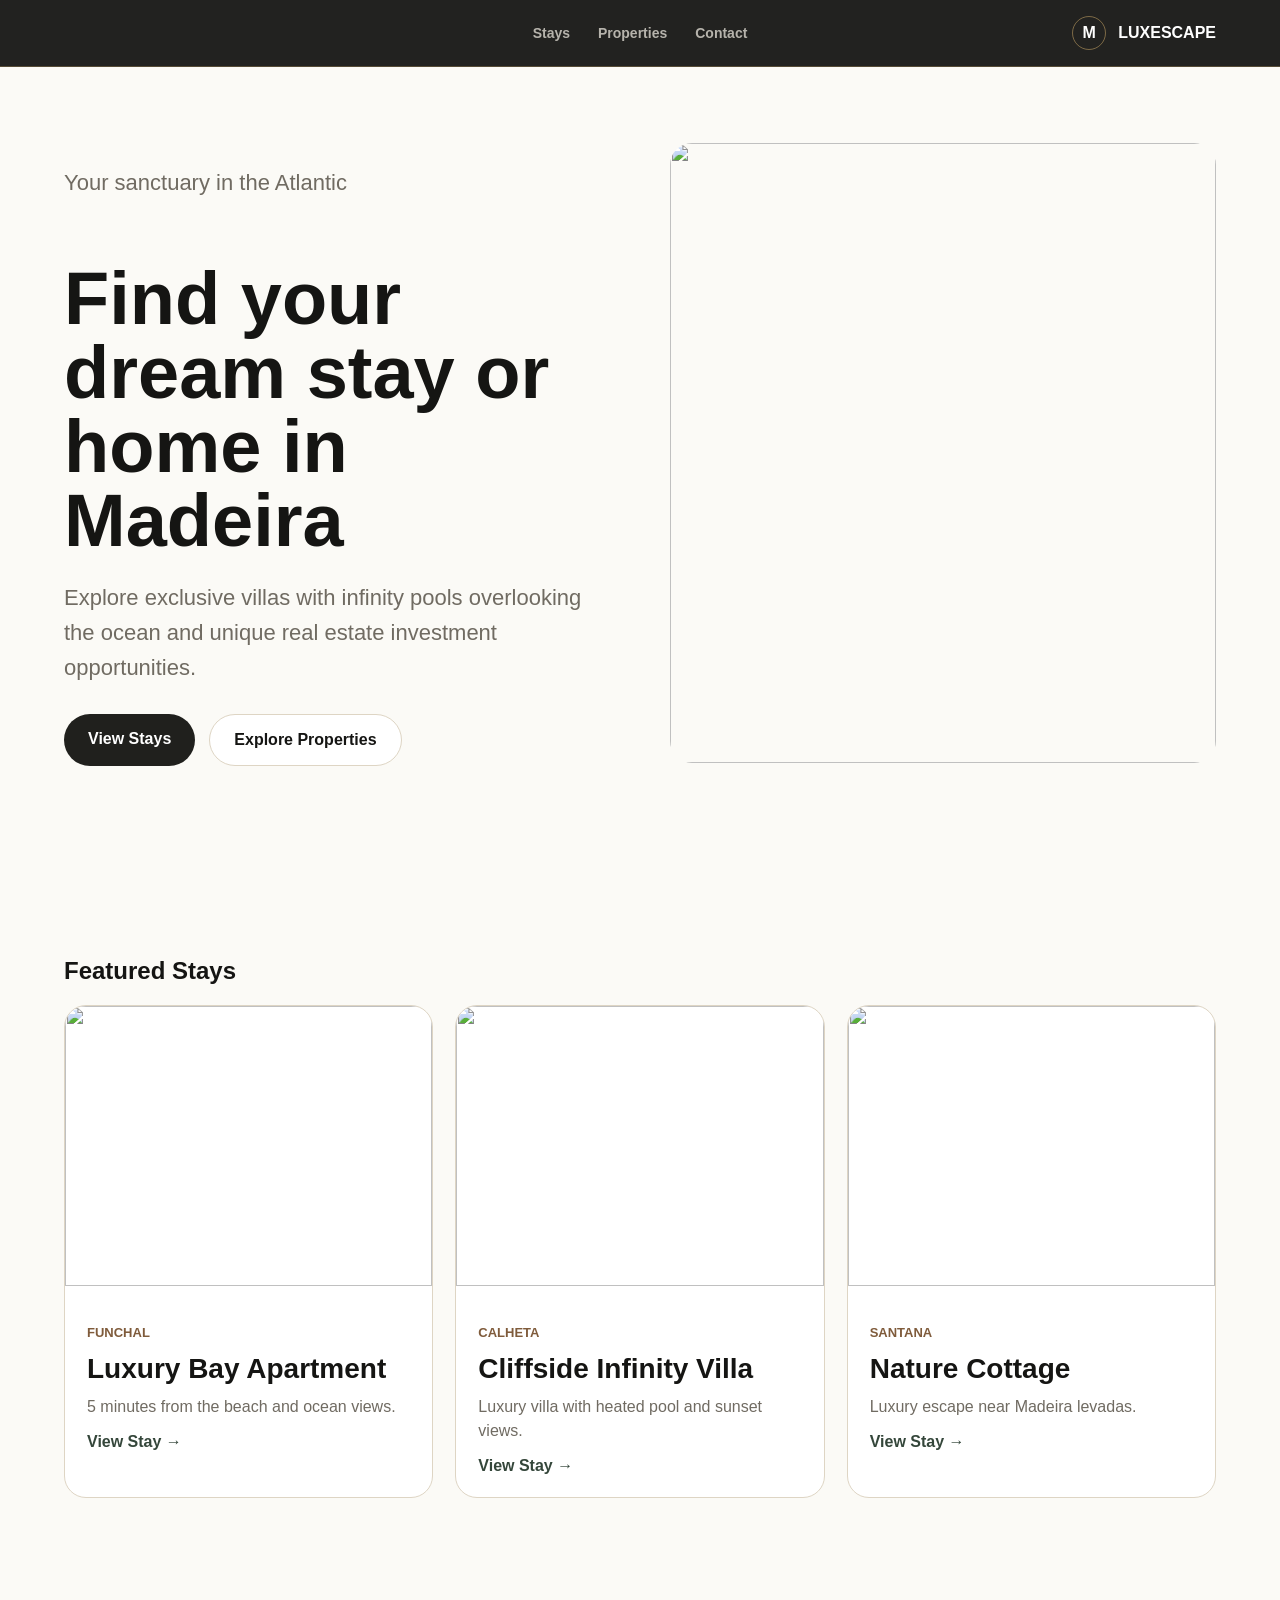
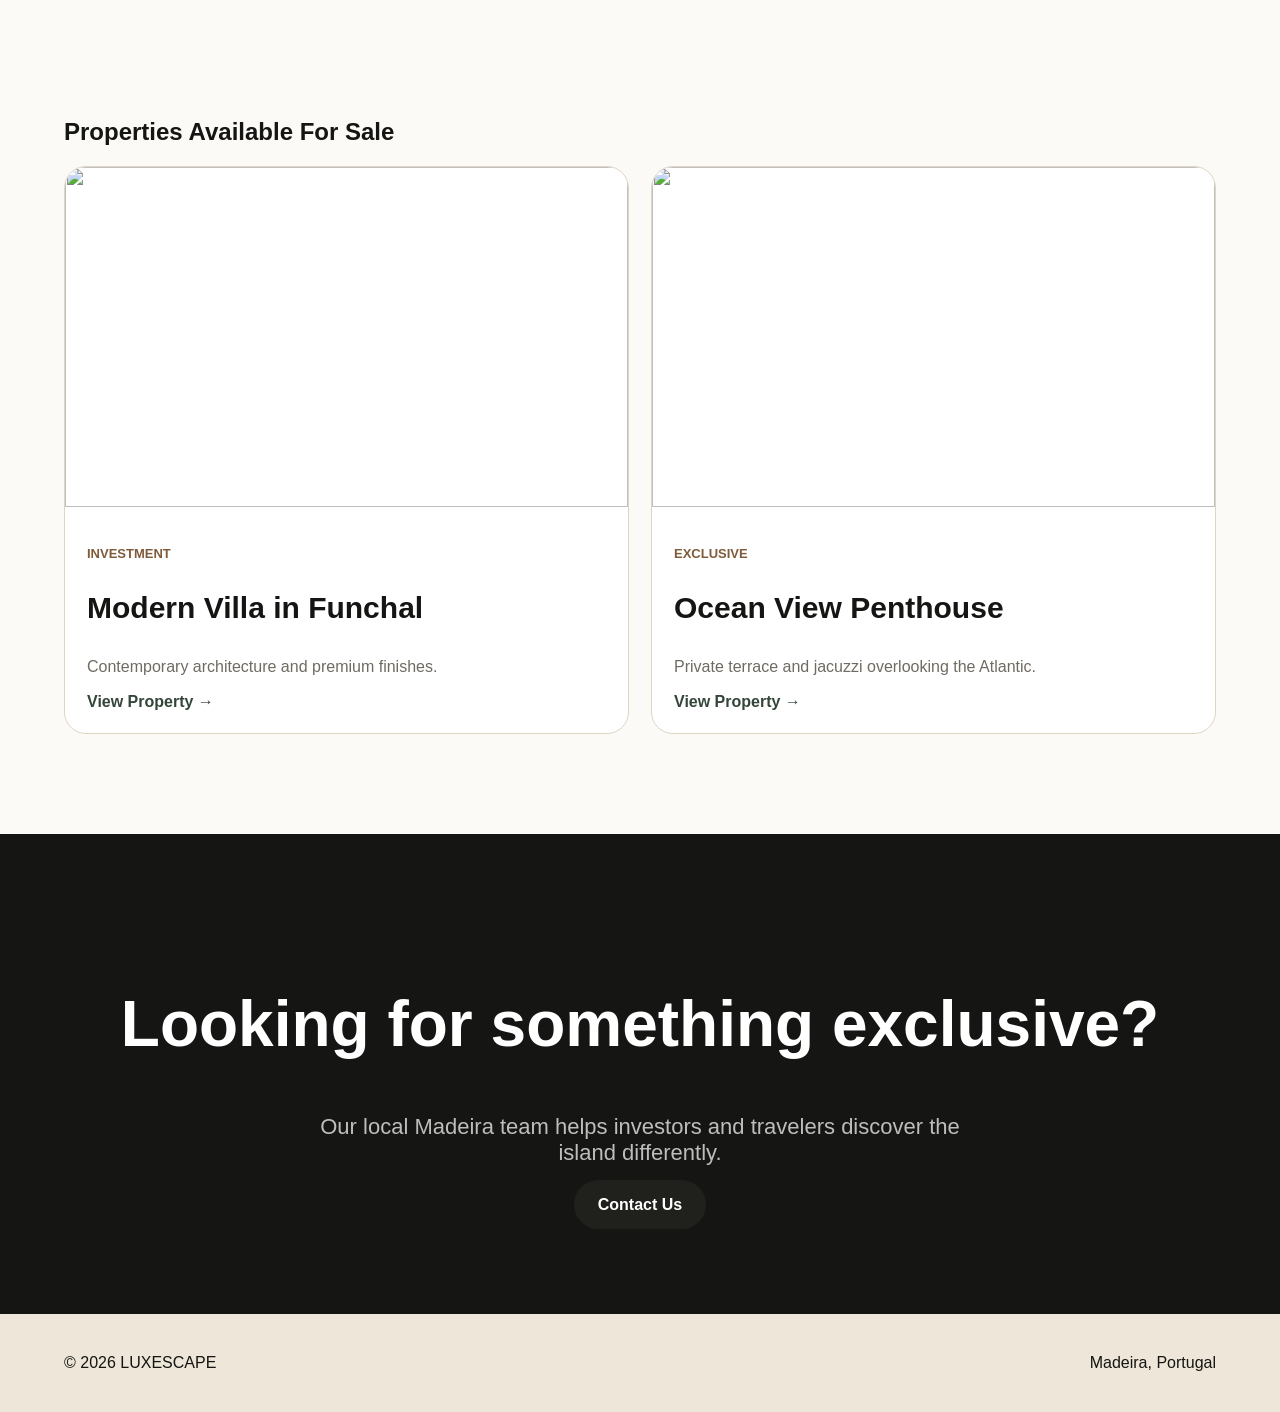
==== commit f0498314: "Update index.html" ====
--- a/index.html
+++ b/index.html
@@ -1,36 +1,37 @@
 <!DOCTYPE html>
 <html lang="en">
 <head>
-  <meta charset="UTF-8" />
-  <meta name="viewport" content="width=device-width, initial-scale=1.0"/>
-  <title>LUXESCAPE | Madeira Luxury Stays</title>
+  <meta charset="UTF-8">
+  <meta name="viewport" content="width=device-width, initial-scale=1.0">
+  <title>Discover Madeira | Luxury Stays & Real Estate</title>
 
   <style>
-
-    :root{
-      --ink:#151513;
-      --bg:#fbfaf6;
-      --gold:#b99a5f;
-      --muted:#6f6a63;
-      --line:#ddd3c2;
-    }
-
-    *{
+    :root {
+      --ink: #151513;
+      --charcoal: #20201d;
+      --muted: #706b62;
+      --ivory: #f7f2e8;
+      --porcelain: #fbfaf6;
+      --line: #ded5c4;
+      --laurel: #34463a;
+      --gold: #b99a5f;
+      --copper: #7f5b3b;
+      --white: #ffffff;
+      --radius: 22px;
+      --radius-small: 14px;
+      --shadow: 0 28px 90px rgba(21,21,19,.16);
+    }
+
+    *{box-sizing:border-box;}
+
+    body{
       margin:0;
-      padding:0;
-      box-sizing:border-box;
-    }
-
-    body{
-      font-family:Inter,sans-serif;
-      background:var(--bg);
+      background:var(--porcelain);
       color:var(--ink);
-    }
-
-    a{
-      text-decoration:none;
-      color:inherit;
-    }
+      font-family:Inter,-apple-system,sans-serif;
+    }
+
+    a{text-decoration:none;color:inherit;}
 
     .site-header{
       position:fixed;
@@ -41,8 +42,9 @@
       display:grid;
       grid-template-columns:1fr auto 1fr;
       align-items:center;
-      padding:20px 64px;
-      background:rgba(21,21,19,.92);
+      padding:16px 64px;
+      background:rgba(21,21,19,.94);
+      border-bottom:1px solid rgba(185,154,95,.34);
       backdrop-filter:blur(20px);
     }
 
@@ -53,7 +55,7 @@
     }
 
     .nav-links a{
-      color:rgba(255,255,255,.75);
+      color:rgba(247,242,232,.7);
       font-size:14px;
       font-weight:700;
     }
@@ -66,8 +68,8 @@
       grid-column:3;
       justify-self:end;
       display:flex;
+      align-items:center;
       gap:12px;
-      align-items:center;
       color:white;
       font-weight:800;
     }
@@ -76,123 +78,198 @@
       width:34px;
       height:34px;
       border-radius:50%;
-      border:1px solid rgba(185,154,95,.5);
       display:flex;
       align-items:center;
       justify-content:center;
+      border:1px solid rgba(185,154,95,.6);
+    }
+
+    main{
+      padding-top:72px;
     }
 
     .hero{
-      height:100vh;
-      position:relative;
-      overflow:hidden;
-    }
-
-    .hero img{
-      width:100%;
-      height:100%;
-      object-fit:cover;
-    }
-
-    .overlay{
-      position:absolute;
-      inset:0;
-      background:linear-gradient(to top,rgba(0,0,0,.75),rgba(0,0,0,.15));
-    }
-
-    .hero-content{
-      position:absolute;
-      bottom:80px;
-      left:64px;
-      max-width:700px;
-      color:white;
-    }
-
-    .hero-content h1{
-      font-size:82px;
+      display:grid;
+      grid-template-columns:1fr 1fr;
+      gap:60px;
+      align-items:center;
+      min-height:85vh;
+      padding:60px 64px;
+    }
+
+    .hero h1{
+      font-size:74px;
       line-height:1;
       margin-bottom:20px;
     }
 
-    .hero-content p{
+    .hero p{
+      color:var(--muted);
       font-size:22px;
       line-height:1.6;
-      color:rgba(255,255,255,.82);
-      margin-bottom:30px;
-    }
-
-    .btn{
-      display:inline-flex;
-      padding:16px 28px;
+    }
+
+    .hero-actions{
+      display:flex;
+      gap:14px;
+      margin-top:28px;
+    }
+
+    .button{
+      padding:16px 24px;
       border-radius:999px;
+      font-weight:800;
+    }
+
+    .button-primary{
+      background:var(--charcoal);
+      color:white;
+    }
+
+    .button-secondary{
+      border:1px solid var(--line);
       background:white;
-      color:black;
-      font-weight:800;
+    }
+
+    .hero-media img{
+      width:100%;
+      height:620px;
+      object-fit:cover;
+      border-radius:22px;
     }
 
     .section{
       padding:100px 64px;
     }
 
-    .grid{
+    .offer-grid{
       display:grid;
       grid-template-columns:repeat(3,1fr);
-      gap:24px;
-    }
-
-    .card{
+      gap:22px;
+    }
+
+    .offer-card{
       background:white;
-      border-radius:24px;
+      border-radius:22px;
       overflow:hidden;
       border:1px solid var(--line);
     }
 
-    .card img{
+    .offer-card img{
       width:100%;
       height:280px;
       object-fit:cover;
     }
 
-    .copy{
-      padding:24px;
-    }
-
-    .copy p{
-      color:var(--gold);
+    .offer-copy{
+      padding:22px;
+    }
+
+    .offer-copy p{
+      color:var(--copper);
       font-size:13px;
       font-weight:800;
-      margin-bottom:10px;
-    }
-
-    .copy h3{
+    }
+
+    .offer-copy h3{
+      font-size:28px;
+      margin:10px 0;
+    }
+
+    .offer-copy span{
+      color:var(--muted);
+      line-height:1.5;
+      display:block;
+      margin-bottom:14px;
+    }
+
+    .offer-copy a{
+      color:var(--laurel);
+      font-weight:800;
+    }
+
+    .feature-grid{
+      display:grid;
+      grid-template-columns:repeat(2,1fr);
+      gap:22px;
+    }
+
+    .feature-card{
+      background:white;
+      border-radius:22px;
+      overflow:hidden;
+      border:1px solid var(--line);
+    }
+
+    .feature-card img{
+      width:100%;
+      height:340px;
+      object-fit:cover;
+    }
+
+    .card-copy{
+      padding:22px;
+    }
+
+    .card-copy p{
+      color:var(--copper);
+      font-size:13px;
+      font-weight:800;
+    }
+
+    .card-copy h3{
       font-size:30px;
-      margin-bottom:12px;
-    }
-
-    .copy span{
+    }
+
+    .card-copy span{
+      display:block;
       color:var(--muted);
-      line-height:1.6;
-      display:block;
-      margin-bottom:18px;
-    }
-
-    .copy a{
-      color:#34463a;
-      font-weight:800;
+      line-height:1.5;
+      margin-bottom:14px;
+    }
+
+    .card-copy a{
+      color:var(--laurel);
+      font-weight:800;
+    }
+
+    .contact-section{
+      background:#151513;
+      color:white;
+      padding:100px 64px;
+      text-align:center;
+    }
+
+    .contact-section h2{
+      font-size:64px;
+    }
+
+    .contact-section p{
+      color:rgba(255,255,255,.72);
+      font-size:22px;
+      max-width:700px;
+      margin:auto;
+    }
+
+    .footer{
+      padding:24px 64px;
+      background:#eee6d8;
+      display:flex;
+      justify-content:space-between;
     }
 
     @media(max-width:900px){
 
-      .grid{
+      .hero{
         grid-template-columns:1fr;
       }
 
-      .hero-content{
-        left:24px;
-        right:24px;
+      .offer-grid,
+      .feature-grid{
+        grid-template-columns:1fr;
       }
 
-      .hero-content h1{
+      .hero h1{
         font-size:48px;
       }
 
@@ -201,7 +278,7 @@
       }
 
       .site-header{
-        padding:18px 24px;
+        padding:16px 24px;
       }
 
     }
@@ -217,76 +294,137 @@
 <div></div>
 
 <nav class="nav-links">
-<a href="stays.html">Stays</a>
-<a href="properties.html">Properties</a>
-<a href="contact.html">Contact</a>
+  <a href="stays.html">Stays</a>
+  <a href="properties.html">Properties</a>
+  <a href="contact.html">Contact</a>
 </nav>
 
 <div class="brand">
-<div class="brand-mark">M</div>
-<span>LUXESCAPE</span>
+  <div class="brand-mark">M</div>
+  <span>LUXESCAPE</span>
 </div>
 
 </header>
 
+<main>
+
 <section class="hero">
 
-<img src="https://images.unsplash.com/photo-1542314831-068cd1dbfeeb?auto=format&fit=crop&w=1600&q=80">
-
-<div class="overlay"></div>
-
-<div class="hero-content">
-<h1>Discover Madeira differently.</h1>
+<div>
+
+<p>Your sanctuary in the Atlantic</p>
+
+<h1>Find your dream stay or home in Madeira</h1>
 
 <p>
-Private stays, ocean escapes and curated luxury experiences on the Atlantic island.
+Explore exclusive villas with infinity pools overlooking the ocean and unique real estate investment opportunities.
 </p>
 
-<a href="stays.html" class="btn">
-Explore Stays
+<div class="hero-actions">
+<a href="stays.html" class="button button-primary">View Stays</a>
+<a href="properties.html" class="button button-secondary">Explore Properties</a>
+</div>
+
+</div>
+
+<div class="hero-media">
+<img src="https://images.unsplash.com/photo-1540555700478-4be289fbecef?auto=format&fit=crop&w=1200&q=80">
+</div>
+
+</section>
+
+<section class="section">
+
+<h2>Featured Stays</h2>
+
+<div class="offer-grid">
+
+<div class="offer-card">
+<img src="https://images.unsplash.com/photo-1566073771259-6a8506099945?auto=format&fit=crop&w=600&q=80">
+<div class="offer-copy">
+<p>FUNCHAL</p>
+<h3>Luxury Bay Apartment</h3>
+<span>5 minutes from the beach and ocean views.</span>
+<a href="stays.html">View Stay →</a>
+</div>
+</div>
+
+<div class="offer-card">
+<img src="https://images.unsplash.com/photo-1512917774080-9991f1c4c750?auto=format&fit=crop&w=800&q=80">
+<div class="offer-copy">
+<p>CALHETA</p>
+<h3>Cliffside Infinity Villa</h3>
+<span>Luxury villa with heated pool and sunset views.</span>
+<a href="stays.html">View Stay →</a>
+</div>
+</div>
+
+<div class="offer-card">
+<img src="https://images.unsplash.com/photo-1582719508461-905c673771fd?auto=format&fit=crop&w=600&q=80">
+<div class="offer-copy">
+<p>SANTANA</p>
+<h3>Nature Cottage</h3>
+<span>Luxury escape near Madeira levadas.</span>
+<a href="stays.html">View Stay →</a>
+</div>
+</div>
+
+</div>
+
+</section>
+
+<section class="section">
+
+<h2>Properties Available For Sale</h2>
+
+<div class="feature-grid">
+
+<div class="feature-card">
+<img src="https://images.unsplash.com/photo-1600585154340-be6161a56a0c?auto=format&fit=crop&w=800&q=80">
+<div class="card-copy">
+<p>INVESTMENT</p>
+<h3>Modern Villa in Funchal</h3>
+<span>Contemporary architecture and premium finishes.</span>
+<a href="properties.html">View Property →</a>
+</div>
+</div>
+
+<div class="feature-card">
+<img src="https://images.unsplash.com/photo-1600596542815-ffad4c1539a9?auto=format&fit=crop&w=800&q=80">
+<div class="card-copy">
+<p>EXCLUSIVE</p>
+<h3>Ocean View Penthouse</h3>
+<span>Private terrace and jacuzzi overlooking the Atlantic.</span>
+<a href="properties.html">View Property →</a>
+</div>
+</div>
+
+</div>
+
+</section>
+
+<section class="contact-section">
+
+<h2>Looking for something exclusive?</h2>
+
+<p>
+Our local Madeira team helps investors and travelers discover the island differently.
+</p>
+
+<div style="margin-top:30px;">
+<a href="contact.html" class="button button-primary">
+Contact Us
 </a>
-
 </div>
 
 </section>
 
-<section class="section">
-
-<div class="grid">
-
-<div class="card">
-<img src="https://images.unsplash.com/photo-1512917774080-9991f1c4c750?auto=format&fit=crop&w=800&q=80">
-<div class="copy">
-<p>CALHETA</p>
-<h3>Villa Aurora</h3>
-<span>Private infinity villa with ocean sunsets.</span>
-<a href="stays.html">View Stay →</a>
-</div>
-</div>
-
-<div class="card">
-<img src="https://images.unsplash.com/photo-1505693416388-ac5ce068fe85?auto=format&fit=crop&w=800&q=80">
-<div class="copy">
-<p>FUNCHAL</p>
-<h3>Ocean Penthouse</h3>
-<span>Minimal luxury apartment near the marina.</span>
-<a href="properties.html">Explore →</a>
-</div>
-</div>
-
-<div class="card">
-<img src="https://images.unsplash.com/photo-1494526585095-c41746248156?auto=format&fit=crop&w=800&q=80">
-<div class="copy">
-<p>SANTANA</p>
-<h3>Nature Escape</h3>
-<span>Hidden luxury surrounded by nature.</span>
-<a href="contact.html">Contact →</a>
-</div>
-</div>
-
-</div>
-
-</section>
+</main>
+
+<footer class="footer">
+<p>© 2026 LUXESCAPE</p>
+<p>Madeira, Portugal</p>
+</footer>
 
 </body>
 </html>
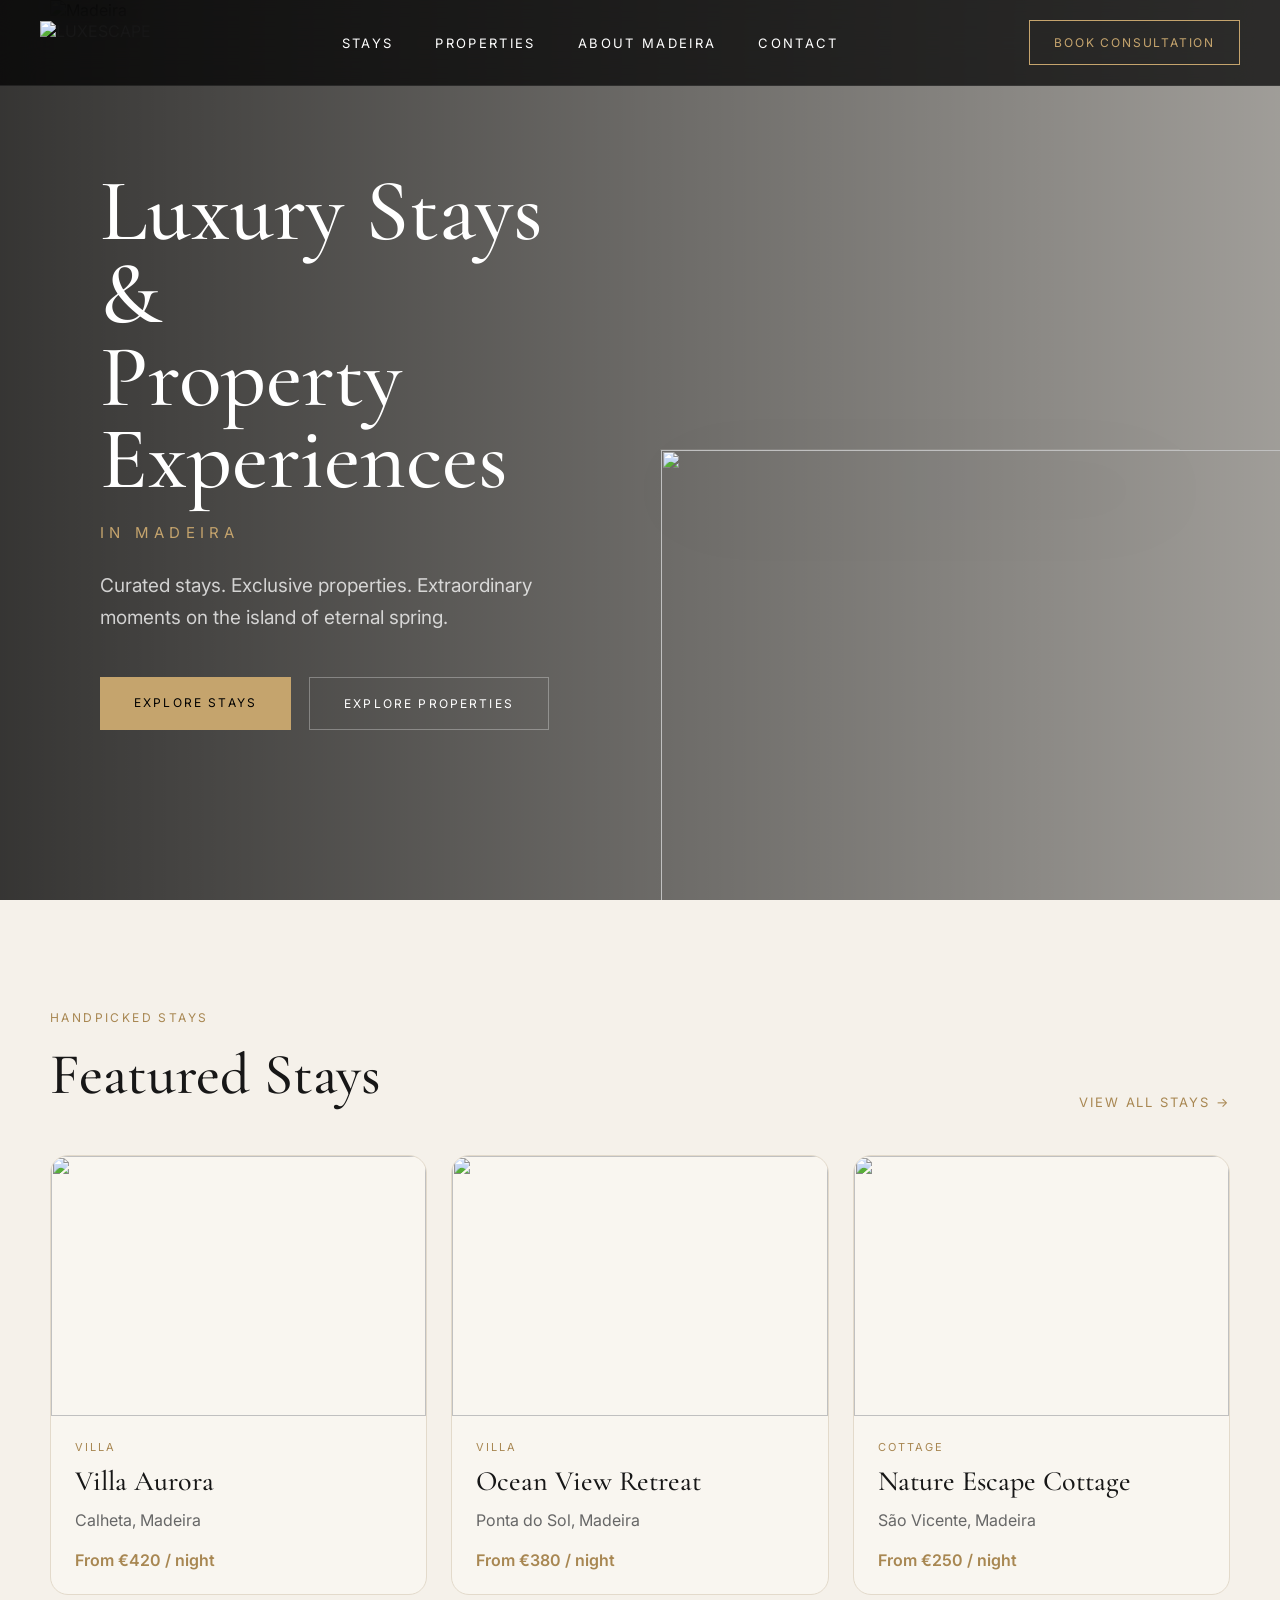
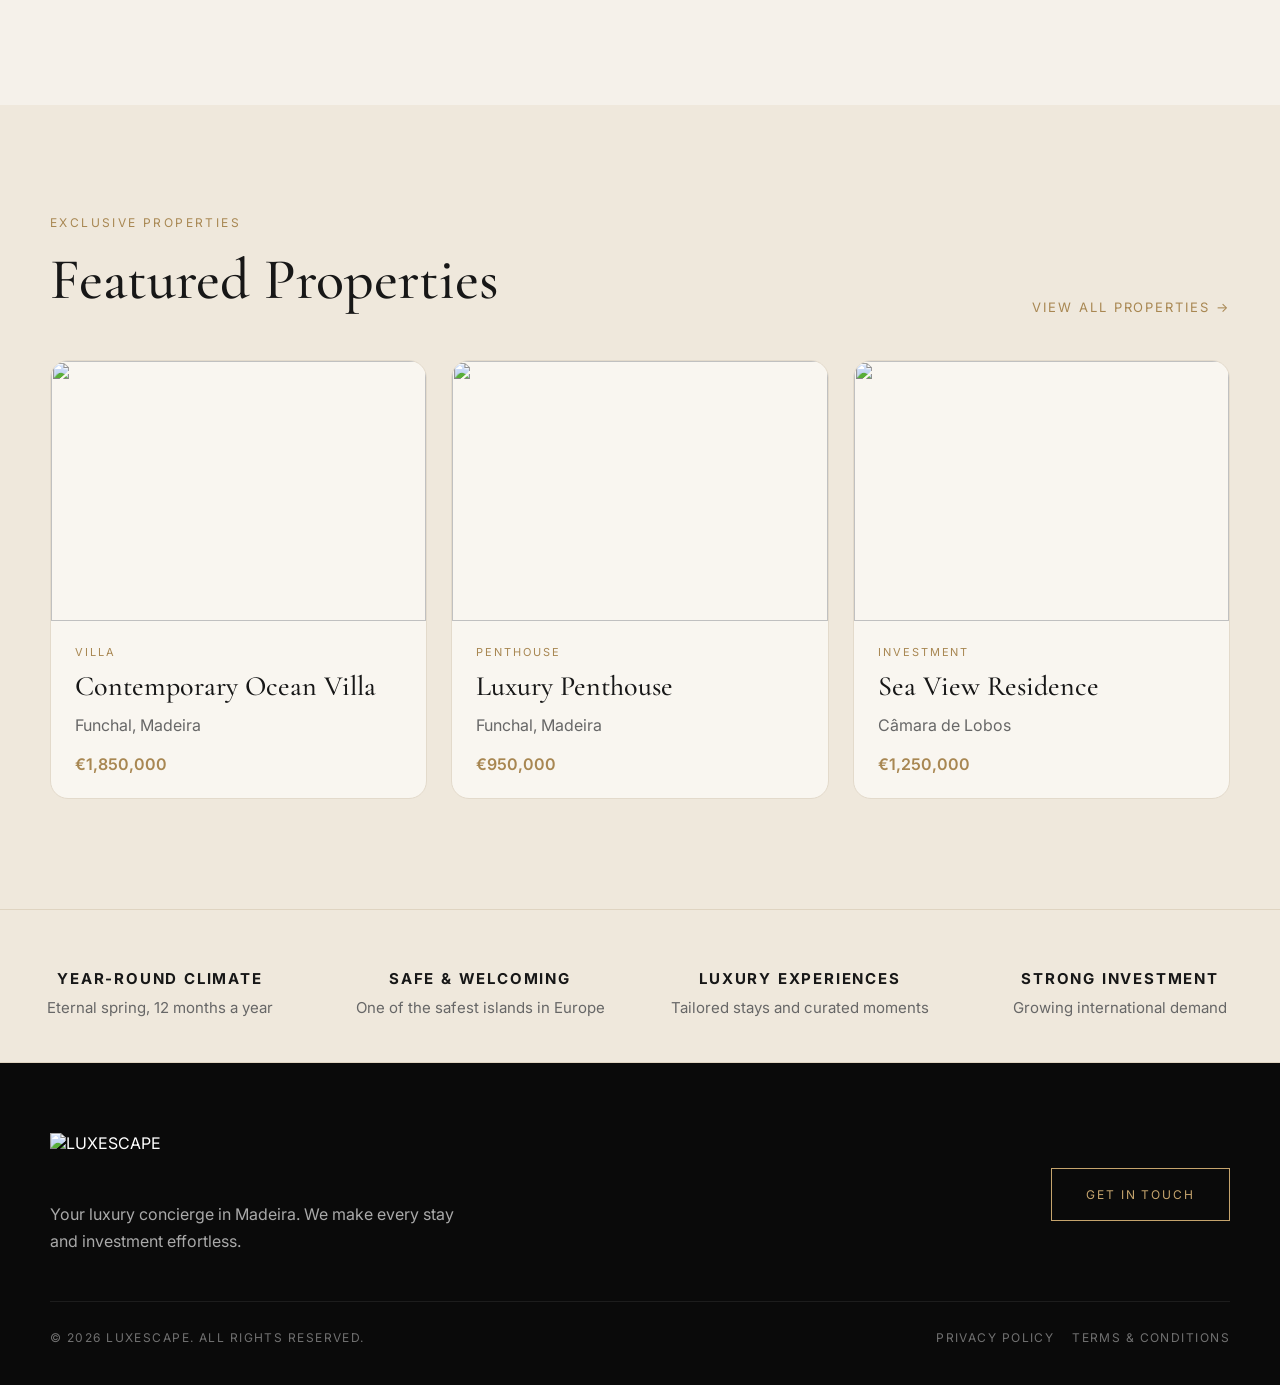
==== commit 1f4db393: "Update index.html" ====
--- a/index.html
+++ b/index.html
@@ -1,430 +1,847 @@
 <!DOCTYPE html>
 <html lang="en">
 <head>
-  <meta charset="UTF-8">
-  <meta name="viewport" content="width=device-width, initial-scale=1.0">
-  <title>Discover Madeira | Luxury Stays & Real Estate</title>
+  <meta charset="UTF-8" />
+  <meta name="viewport" content="width=device-width, initial-scale=1.0"/>
+  <title>LUXESCAPE | Luxury Stays Madeira</title>
+
+  <link rel="preconnect" href="https://fonts.googleapis.com">
+  <link href="https://fonts.googleapis.com/css2?family=Inter:wght@300;400;500;600;700&family=Cormorant+Garamond:wght@400;500;600&display=swap" rel="stylesheet">
 
   <style>
-    :root {
-      --ink: #151513;
-      --charcoal: #20201d;
-      --muted: #706b62;
-      --ivory: #f7f2e8;
-      --porcelain: #fbfaf6;
-      --line: #ded5c4;
-      --laurel: #34463a;
-      --gold: #b99a5f;
-      --copper: #7f5b3b;
-      --white: #ffffff;
-      --radius: 22px;
-      --radius-small: 14px;
-      --shadow: 0 28px 90px rgba(21,21,19,.16);
-    }
-
-    *{box-sizing:border-box;}
+
+    :root{
+      --gold:#c5a46d;
+      --gold-dark:#a88752;
+      --black:#0d0d0d;
+      --cream:#f5f1ea;
+      --soft:#ece5d8;
+      --text:#171717;
+      --muted:#676767;
+    }
+
+    *{
+      margin:0;
+      padding:0;
+      box-sizing:border-box;
+    }
+
+    html{
+      scroll-behavior:smooth;
+    }
 
     body{
-      margin:0;
-      background:var(--porcelain);
-      color:var(--ink);
-      font-family:Inter,-apple-system,sans-serif;
-    }
-
-    a{text-decoration:none;color:inherit;}
-
-    .site-header{
+      font-family:'Inter',sans-serif;
+      background:var(--cream);
+      color:var(--text);
+      overflow-x:hidden;
+    }
+
+    a{
+      text-decoration:none;
+      color:inherit;
+    }
+
+    img{
+      max-width:100%;
+      display:block;
+    }
+
+    /* HEADER */
+
+    header{
       position:fixed;
       top:0;
       left:0;
-      right:0;
-      z-index:100;
-      display:grid;
-      grid-template-columns:1fr auto 1fr;
-      align-items:center;
-      padding:16px 64px;
-      background:rgba(21,21,19,.94);
-      border-bottom:1px solid rgba(185,154,95,.34);
+      width:100%;
+      z-index:999;
+      background:rgba(0,0,0,0.72);
       backdrop-filter:blur(20px);
-    }
-
-    .nav-links{
-      grid-column:2;
-      display:flex;
-      gap:28px;
-    }
-
-    .nav-links a{
-      color:rgba(247,242,232,.7);
-      font-size:14px;
-      font-weight:700;
-    }
-
-    .nav-links a:hover{
-      color:white;
-    }
-
-    .brand{
-      grid-column:3;
-      justify-self:end;
+      border-bottom:1px solid rgba(255,255,255,0.08);
+    }
+
+    .nav{
+      max-width:1400px;
+      margin:auto;
+      padding:20px 40px;
       display:flex;
       align-items:center;
-      gap:12px;
+      justify-content:space-between;
+    }
+
+    .logo img{
+      height:44px;
+    }
+
+    .menu{
+      display:flex;
+      gap:42px;
+      align-items:center;
+    }
+
+    .menu a{
       color:white;
-      font-weight:800;
-    }
-
-    .brand-mark{
-      width:34px;
-      height:34px;
-      border-radius:50%;
+      font-size:13px;
+      letter-spacing:.18em;
+      text-transform:uppercase;
+      transition:.3s;
+    }
+
+    .menu a:hover{
+      color:var(--gold);
+    }
+
+    .cta{
+      border:1px solid var(--gold);
+      color:var(--gold);
+      padding:14px 24px;
+      font-size:12px;
+      letter-spacing:.15em;
+      text-transform:uppercase;
+      transition:.35s;
+    }
+
+    .cta:hover{
+      background:var(--gold);
+      color:black;
+    }
+
+    /* HERO */
+
+    .hero{
+      height:100vh;
+      position:relative;
       display:flex;
       align-items:center;
-      justify-content:center;
-      border:1px solid rgba(185,154,95,.6);
-    }
-
-    main{
-      padding-top:72px;
-    }
-
-    .hero{
+      overflow:hidden;
+    }
+
+    .hero video,
+    .hero img{
+      position:absolute;
+      width:100%;
+      height:100%;
+      object-fit:cover;
+    }
+
+    .overlay{
+      position:absolute;
+      inset:0;
+      background:linear-gradient(to right, rgba(0,0,0,.78), rgba(0,0,0,.35));
+    }
+
+    .hero-content{
+      position:relative;
+      z-index:2;
+      max-width:1400px;
+      width:100%;
+      margin:auto;
+      padding:0 50px;
       display:grid;
-      grid-template-columns:1fr 1fr;
-      gap:60px;
+      grid-template-columns:1fr 520px;
       align-items:center;
-      min-height:85vh;
-      padding:60px 64px;
-    }
-
-    .hero h1{
-      font-size:74px;
-      line-height:1;
-      margin-bottom:20px;
-    }
-
-    .hero p{
-      color:var(--muted);
-      font-size:22px;
-      line-height:1.6;
-    }
-
-    .hero-actions{
+      gap:80px;
+    }
+
+    .hero-text h1{
+      font-family:'Cormorant Garamond',serif;
+      font-size:88px;
+      line-height:.94;
+      color:white;
+      font-weight:500;
+      margin-bottom:22px;
+    }
+
+    .hero-text .location{
+      color:var(--gold);
+      letter-spacing:.35em;
+      text-transform:uppercase;
+      font-size:15px;
+      margin-bottom:28px;
+    }
+
+    .hero-text p{
+      color:rgba(255,255,255,.76);
+      font-size:19px;
+      line-height:1.7;
+      max-width:560px;
+      margin-bottom:42px;
+    }
+
+    .hero-buttons{
       display:flex;
-      gap:14px;
-      margin-top:28px;
-    }
-
-    .button{
-      padding:16px 24px;
-      border-radius:999px;
-      font-weight:800;
-    }
-
-    .button-primary{
-      background:var(--charcoal);
+      gap:18px;
+      flex-wrap:wrap;
+    }
+
+    .btn-gold{
+      background:var(--gold);
+      color:black;
+      padding:18px 34px;
+      font-size:12px;
+      text-transform:uppercase;
+      letter-spacing:.18em;
+      transition:.35s;
+    }
+
+    .btn-gold:hover{
+      background:var(--gold-dark);
+    }
+
+    .btn-outline{
+      border:1px solid rgba(255,255,255,.3);
       color:white;
-    }
-
-    .button-secondary{
-      border:1px solid var(--line);
-      background:white;
-    }
-
-    .hero-media img{
-      width:100%;
-      height:620px;
+      padding:18px 34px;
+      font-size:12px;
+      text-transform:uppercase;
+      letter-spacing:.18em;
+      transition:.35s;
+    }
+
+    .btn-outline:hover{
+      background:var(--gold-dark);
+      border-color:var(--gold-dark);
+      color:black;
+    }
+
+    .hero-side{
+      border-radius:26px;
+      overflow:hidden;
+      box-shadow:0 40px 100px rgba(0,0,0,.45);
+      border:1px solid rgba(255,255,255,.1);
+    }
+
+    .hero-side img{
+      height:680px;
       object-fit:cover;
-      border-radius:22px;
-    }
-
-    .section{
-      padding:100px 64px;
-    }
-
-    .offer-grid{
+    }
+
+    /* SECTION */
+
+    section{
+      padding:110px 50px;
+    }
+
+    .container{
+      max-width:1400px;
+      margin:auto;
+    }
+
+    .section-top{
+      display:flex;
+      justify-content:space-between;
+      align-items:end;
+      margin-bottom:45px;
+      gap:20px;
+    }
+
+    .eyebrow{
+      color:var(--gold-dark);
+      text-transform:uppercase;
+      letter-spacing:.2em;
+      font-size:12px;
+      margin-bottom:14px;
+    }
+
+    h2{
+      font-family:'Cormorant Garamond',serif;
+      font-size:58px;
+      font-weight:500;
+    }
+
+    .view-all{
+      color:var(--gold-dark);
+      font-size:13px;
+      text-transform:uppercase;
+      letter-spacing:.15em;
+    }
+
+    /* CARDS */
+
+    .grid-3{
       display:grid;
       grid-template-columns:repeat(3,1fr);
-      gap:22px;
-    }
-
-    .offer-card{
-      background:white;
-      border-radius:22px;
+      gap:24px;
+    }
+
+    .card{
+      background:#f9f6f0;
+      border:1px solid #e3dacb;
+      border-radius:18px;
       overflow:hidden;
-      border:1px solid var(--line);
-    }
-
-    .offer-card img{
+      transition:.4s;
+    }
+
+    .card:hover{
+      transform:translateY(-6px);
+      box-shadow:0 25px 60px rgba(0,0,0,.08);
+    }
+
+    .card img{
+      height:260px;
       width:100%;
-      height:280px;
       object-fit:cover;
     }
 
-    .offer-copy{
-      padding:22px;
-    }
-
-    .offer-copy p{
-      color:var(--copper);
-      font-size:13px;
-      font-weight:800;
-    }
-
-    .offer-copy h3{
+    .card-content{
+      padding:24px;
+    }
+
+    .tag{
+      font-size:11px;
+      color:var(--gold-dark);
+      text-transform:uppercase;
+      letter-spacing:.18em;
+      margin-bottom:10px;
+    }
+
+    .card h3{
       font-size:28px;
-      margin:10px 0;
-    }
-
-    .offer-copy span{
+      margin-bottom:10px;
+      font-family:'Cormorant Garamond',serif;
+      font-weight:500;
+    }
+
+    .card p{
       color:var(--muted);
-      line-height:1.5;
-      display:block;
-      margin-bottom:14px;
-    }
-
-    .offer-copy a{
-      color:var(--laurel);
-      font-weight:800;
-    }
-
-    .feature-grid{
+      line-height:1.6;
+      margin-bottom:16px;
+    }
+
+    .price{
+      color:var(--gold-dark);
+      font-weight:600;
+    }
+
+    /* STRIP */
+
+    .strip{
+      background:#efe8dc;
+      border-top:1px solid #dfd4c1;
+      border-bottom:1px solid #dfd4c1;
+      padding:45px 20px;
+    }
+
+    .strip-grid{
+      max-width:1400px;
+      margin:auto;
       display:grid;
-      grid-template-columns:repeat(2,1fr);
-      gap:22px;
-    }
-
-    .feature-card{
-      background:white;
-      border-radius:22px;
+      grid-template-columns:repeat(4,1fr);
+      gap:40px;
+      text-align:center;
+    }
+
+    .strip-item h4{
+      margin-top:14px;
+      margin-bottom:10px;
+      font-size:15px;
+      letter-spacing:.12em;
+      text-transform:uppercase;
+    }
+
+    .strip-item p{
+      color:var(--muted);
+      font-size:15px;
+    }
+
+    /* FOOTER */
+
+    footer{
+      background:#0a0a0a;
+      color:white;
+      position:relative;
       overflow:hidden;
-      border:1px solid var(--line);
-    }
-
-    .feature-card img{
-      width:100%;
-      height:340px;
-      object-fit:cover;
-    }
-
-    .card-copy{
-      padding:22px;
-    }
-
-    .card-copy p{
-      color:var(--copper);
-      font-size:13px;
-      font-weight:800;
-    }
-
-    .card-copy h3{
-      font-size:30px;
-    }
-
-    .card-copy span{
-      display:block;
-      color:var(--muted);
-      line-height:1.5;
-      margin-bottom:14px;
-    }
-
-    .card-copy a{
-      color:var(--laurel);
-      font-weight:800;
-    }
-
-    .contact-section{
-      background:#151513;
-      color:white;
-      padding:100px 64px;
-      text-align:center;
-    }
-
-    .contact-section h2{
-      font-size:64px;
-    }
-
-    .contact-section p{
-      color:rgba(255,255,255,.72);
-      font-size:22px;
-      max-width:700px;
+      padding:70px 50px 40px;
+    }
+
+    footer::before{
+      content:'';
+      position:absolute;
+      inset:0;
+      background:url('https://www.transparenttextures.com/patterns/marble.png');
+      opacity:.06;
+    }
+
+    .footer-inner{
+      position:relative;
+      z-index:2;
+      max-width:1400px;
       margin:auto;
     }
 
-    .footer{
-      padding:24px 64px;
-      background:#eee6d8;
+    .footer-top{
       display:flex;
       justify-content:space-between;
-    }
-
-    @media(max-width:900px){
-
-      .hero{
+      align-items:center;
+      gap:40px;
+      padding-bottom:45px;
+      border-bottom:1px solid rgba(255,255,255,.08);
+    }
+
+    .footer-logo img{
+      height:50px;
+      margin-bottom:18px;
+    }
+
+    .footer-logo p{
+      color:rgba(255,255,255,.65);
+      line-height:1.7;
+      max-width:420px;
+    }
+
+    .footer-button{
+      border:1px solid var(--gold);
+      color:var(--gold);
+      padding:18px 34px;
+      text-transform:uppercase;
+      font-size:12px;
+      letter-spacing:.16em;
+      transition:.35s;
+    }
+
+    .footer-button:hover{
+      background:var(--gold);
+      color:black;
+    }
+
+    .footer-bottom{
+      padding-top:28px;
+      display:flex;
+      justify-content:space-between;
+      flex-wrap:wrap;
+      gap:20px;
+      color:rgba(255,255,255,.42);
+      font-size:12px;
+      text-transform:uppercase;
+      letter-spacing:.12em;
+    }
+
+    /* MOBILE */
+
+    @media(max-width:1100px){
+
+      .hero-content{
         grid-template-columns:1fr;
       }
 
-      .offer-grid,
-      .feature-grid{
+      .hero-side{
+        display:none;
+      }
+
+      .hero-text h1{
+        font-size:62px;
+      }
+
+      .grid-3{
         grid-template-columns:1fr;
       }
 
-      .hero h1{
+      .strip-grid{
+        grid-template-columns:1fr 1fr;
+      }
+
+    }
+
+    @media(max-width:760px){
+
+      .nav{
+        flex-direction:column;
+        gap:24px;
+      }
+
+      .menu{
+        gap:18px;
+        flex-wrap:wrap;
+        justify-content:center;
+      }
+
+      .hero-text h1{
         font-size:48px;
       }
 
-      .section{
-        padding:80px 24px;
-      }
-
-      .site-header{
-        padding:16px 24px;
+      .section-top{
+        flex-direction:column;
+        align-items:flex-start;
+      }
+
+      .strip-grid{
+        grid-template-columns:1fr;
+      }
+
+      .footer-top{
+        flex-direction:column;
+        align-items:flex-start;
       }
 
     }
 
   </style>
-
 </head>
 
 <body>
 
-<header class="site-header">
-
-<div></div>
-
-<nav class="nav-links">
-  <a href="stays.html">Stays</a>
-  <a href="properties.html">Properties</a>
-  <a href="contact.html">Contact</a>
-</nav>
-
-<div class="brand">
-  <div class="brand-mark">M</div>
-  <span>LUXESCAPE</span>
-</div>
-
-</header>
-
-<main>
-
-<section class="hero">
-
-<div>
-
-<p>Your sanctuary in the Atlantic</p>
-
-<h1>Find your dream stay or home in Madeira</h1>
-
-<p>
-Explore exclusive villas with infinity pools overlooking the ocean and unique real estate investment opportunities.
-</p>
-
-<div class="hero-actions">
-<a href="stays.html" class="button button-primary">View Stays</a>
-<a href="properties.html" class="button button-secondary">Explore Properties</a>
-</div>
-
-</div>
-
-<div class="hero-media">
-<img src="https://images.unsplash.com/photo-1540555700478-4be289fbecef?auto=format&fit=crop&w=1200&q=80">
-</div>
-
-</section>
-
-<section class="section">
-
-<h2>Featured Stays</h2>
-
-<div class="offer-grid">
-
-<div class="offer-card">
-<img src="https://images.unsplash.com/photo-1566073771259-6a8506099945?auto=format&fit=crop&w=600&q=80">
-<div class="offer-copy">
-<p>FUNCHAL</p>
-<h3>Luxury Bay Apartment</h3>
-<span>5 minutes from the beach and ocean views.</span>
-<a href="stays.html">View Stay →</a>
-</div>
-</div>
-
-<div class="offer-card">
-<img src="https://images.unsplash.com/photo-1512917774080-9991f1c4c750?auto=format&fit=crop&w=800&q=80">
-<div class="offer-copy">
-<p>CALHETA</p>
-<h3>Cliffside Infinity Villa</h3>
-<span>Luxury villa with heated pool and sunset views.</span>
-<a href="stays.html">View Stay →</a>
-</div>
-</div>
-
-<div class="offer-card">
-<img src="https://images.unsplash.com/photo-1582719508461-905c673771fd?auto=format&fit=crop&w=600&q=80">
-<div class="offer-copy">
-<p>SANTANA</p>
-<h3>Nature Cottage</h3>
-<span>Luxury escape near Madeira levadas.</span>
-<a href="stays.html">View Stay →</a>
-</div>
-</div>
-
-</div>
-
-</section>
-
-<section class="section">
-
-<h2>Properties Available For Sale</h2>
-
-<div class="feature-grid">
-
-<div class="feature-card">
-<img src="https://images.unsplash.com/photo-1600585154340-be6161a56a0c?auto=format&fit=crop&w=800&q=80">
-<div class="card-copy">
-<p>INVESTMENT</p>
-<h3>Modern Villa in Funchal</h3>
-<span>Contemporary architecture and premium finishes.</span>
-<a href="properties.html">View Property →</a>
-</div>
-</div>
-
-<div class="feature-card">
-<img src="https://images.unsplash.com/photo-1600596542815-ffad4c1539a9?auto=format&fit=crop&w=800&q=80">
-<div class="card-copy">
-<p>EXCLUSIVE</p>
-<h3>Ocean View Penthouse</h3>
-<span>Private terrace and jacuzzi overlooking the Atlantic.</span>
-<a href="properties.html">View Property →</a>
-</div>
-</div>
-
-</div>
-
-</section>
-
-<section class="contact-section">
-
-<h2>Looking for something exclusive?</h2>
-
-<p>
-Our local Madeira team helps investors and travelers discover the island differently.
-</p>
-
-<div style="margin-top:30px;">
-<a href="contact.html" class="button button-primary">
-Contact Us
-</a>
-</div>
-
-</section>
-
-</main>
-
-<footer class="footer">
-<p>© 2026 LUXESCAPE</p>
-<p>Madeira, Portugal</p>
-</footer>
+  <!-- HEADER -->
+
+  <header>
+    <div class="nav">
+
+      <a href="index.html" class="logo">
+        <img src="0.png" alt="LUXESCAPE">
+      </a>
+
+      <div class="menu">
+        <a href="stays.html">Stays</a>
+        <a href="properties.html">Properties</a>
+        <a href="madeira.html">About Madeira</a>
+        <a href="contact.html">Contact</a>
+      </div>
+
+      <a href="contact.html" class="cta">
+        Book Consultation
+      </a>
+
+    </div>
+  </header>
+
+  <!-- HERO -->
+
+  <section class="hero">
+
+    <img src="https://images.unsplash.com/photo-1506744038136-46273834b3fb?q=80&w=2200&auto=format&fit=crop" alt="Madeira">
+
+    <div class="overlay"></div>
+
+    <div class="hero-content">
+
+      <div class="hero-text">
+
+        <h1>
+          Luxury Stays &
+          <br>
+          Property Experiences
+        </h1>
+
+        <div class="location">
+          In Madeira
+        </div>
+
+        <p>
+          Curated stays. Exclusive properties.
+          Extraordinary moments on the island of eternal spring.
+        </p>
+
+        <div class="hero-buttons">
+
+          <a href="stays.html" class="btn-gold">
+            Explore Stays
+          </a>
+
+          <a href="properties.html" class="btn-outline">
+            Explore Properties
+          </a>
+
+        </div>
+
+      </div>
+
+      <div class="hero-side">
+        <img src="https://images.unsplash.com/photo-1512917774080-9991f1c4c750?q=80&w=1600&auto=format&fit=crop" alt="">
+      </div>
+
+    </div>
+
+  </section>
+
+  <!-- STAYS -->
+
+  <section>
+
+    <div class="container">
+
+      <div class="section-top">
+
+        <div>
+          <div class="eyebrow">
+            Handpicked Stays
+          </div>
+
+          <h2>
+            Featured Stays
+          </h2>
+        </div>
+
+        <a href="stays.html" class="view-all">
+          View All Stays →
+        </a>
+
+      </div>
+
+      <div class="grid-3">
+
+        <a href="stays.html" class="card">
+
+          <img src="https://images.unsplash.com/photo-1566073771259-6a8506099945?q=80&w=1200&auto=format&fit=crop">
+
+          <div class="card-content">
+
+            <div class="tag">
+              Villa
+            </div>
+
+            <h3>
+              Villa Aurora
+            </h3>
+
+            <p>
+              Calheta, Madeira
+            </p>
+
+            <div class="price">
+              From €420 / night
+            </div>
+
+          </div>
+
+        </a>
+
+        <a href="stays.html" class="card">
+
+          <img src="https://images.unsplash.com/photo-1512917774080-9991f1c4c750?q=80&w=1200&auto=format&fit=crop">
+
+          <div class="card-content">
+
+            <div class="tag">
+              Villa
+            </div>
+
+            <h3>
+              Ocean View Retreat
+            </h3>
+
+            <p>
+              Ponta do Sol, Madeira
+            </p>
+
+            <div class="price">
+              From €380 / night
+            </div>
+
+          </div>
+
+        </a>
+
+        <a href="stays.html" class="card">
+
+          <img src="https://images.unsplash.com/photo-1449824913935-59a10b8d2000?q=80&w=1200&auto=format&fit=crop">
+
+          <div class="card-content">
+
+            <div class="tag">
+              Cottage
+            </div>
+
+            <h3>
+              Nature Escape Cottage
+            </h3>
+
+            <p>
+              São Vicente, Madeira
+            </p>
+
+            <div class="price">
+              From €250 / night
+            </div>
+
+          </div>
+
+        </a>
+
+      </div>
+
+    </div>
+
+  </section>
+
+  <!-- PROPERTIES -->
+
+  <section style="background:#efe8dc;">
+
+    <div class="container">
+
+      <div class="section-top">
+
+        <div>
+          <div class="eyebrow">
+            Exclusive Properties
+          </div>
+
+          <h2>
+            Featured Properties
+          </h2>
+        </div>
+
+        <a href="properties.html" class="view-all">
+          View All Properties →
+        </a>
+
+      </div>
+
+      <div class="grid-3">
+
+        <a href="properties.html" class="card">
+
+          <img src="https://images.unsplash.com/photo-1600585154340-be6161a56a0c?q=80&w=1200&auto=format&fit=crop">
+
+          <div class="card-content">
+
+            <div class="tag">
+              Villa
+            </div>
+
+            <h3>
+              Contemporary Ocean Villa
+            </h3>
+
+            <p>
+              Funchal, Madeira
+            </p>
+
+            <div class="price">
+              €1,850,000
+            </div>
+
+          </div>
+
+        </a>
+
+        <a href="properties.html" class="card">
+
+          <img src="https://images.unsplash.com/photo-1600607687939-ce8a6c25118c?q=80&w=1200&auto=format&fit=crop">
+
+          <div class="card-content">
+
+            <div class="tag">
+              Penthouse
+            </div>
+
+            <h3>
+              Luxury Penthouse
+            </h3>
+
+            <p>
+              Funchal, Madeira
+            </p>
+
+            <div class="price">
+              €950,000
+            </div>
+
+          </div>
+
+        </a>
+
+        <a href="properties.html" class="card">
+
+          <img src="https://images.unsplash.com/photo-1600047509807-ba8f99d2cdde?q=80&w=1200&auto=format&fit=crop">
+
+          <div class="card-content">
+
+            <div class="tag">
+              Investment
+            </div>
+
+            <h3>
+              Sea View Residence
+            </h3>
+
+            <p>
+              Câmara de Lobos
+            </p>
+
+            <div class="price">
+              €1,250,000
+            </div>
+
+          </div>
+
+        </a>
+
+      </div>
+
+    </div>
+
+  </section>
+
+  <!-- STRIP -->
+
+  <div class="strip">
+
+    <div class="strip-grid">
+
+      <div class="strip-item">
+        <h4>Year-Round Climate</h4>
+        <p>Eternal spring, 12 months a year</p>
+      </div>
+
+      <div class="strip-item">
+        <h4>Safe & Welcoming</h4>
+        <p>One of the safest islands in Europe</p>
+      </div>
+
+      <div class="strip-item">
+        <h4>Luxury Experiences</h4>
+        <p>Tailored stays and curated moments</p>
+      </div>
+
+      <div class="strip-item">
+        <h4>Strong Investment</h4>
+        <p>Growing international demand</p>
+      </div>
+
+    </div>
+
+  </div>
+
+  <!-- FOOTER -->
+
+  <footer>
+
+    <div class="footer-inner">
+
+      <div class="footer-top">
+
+        <div class="footer-logo">
+
+          <img src="0.png" alt="LUXESCAPE">
+
+          <p>
+            Your luxury concierge in Madeira.
+            We make every stay and investment effortless.
+          </p>
+
+        </div>
+
+        <a href="contact.html" class="footer-button">
+          Get In Touch
+        </a>
+
+      </div>
+
+      <div class="footer-bottom">
+
+        <div>
+          © 2026 LUXESCAPE. All rights reserved.
+        </div>
+
+        <div>
+          Privacy Policy &nbsp;&nbsp; Terms & Conditions
+        </div>
+
+      </div>
+
+    </div>
+
+  </footer>
 
 </body>
 </html>
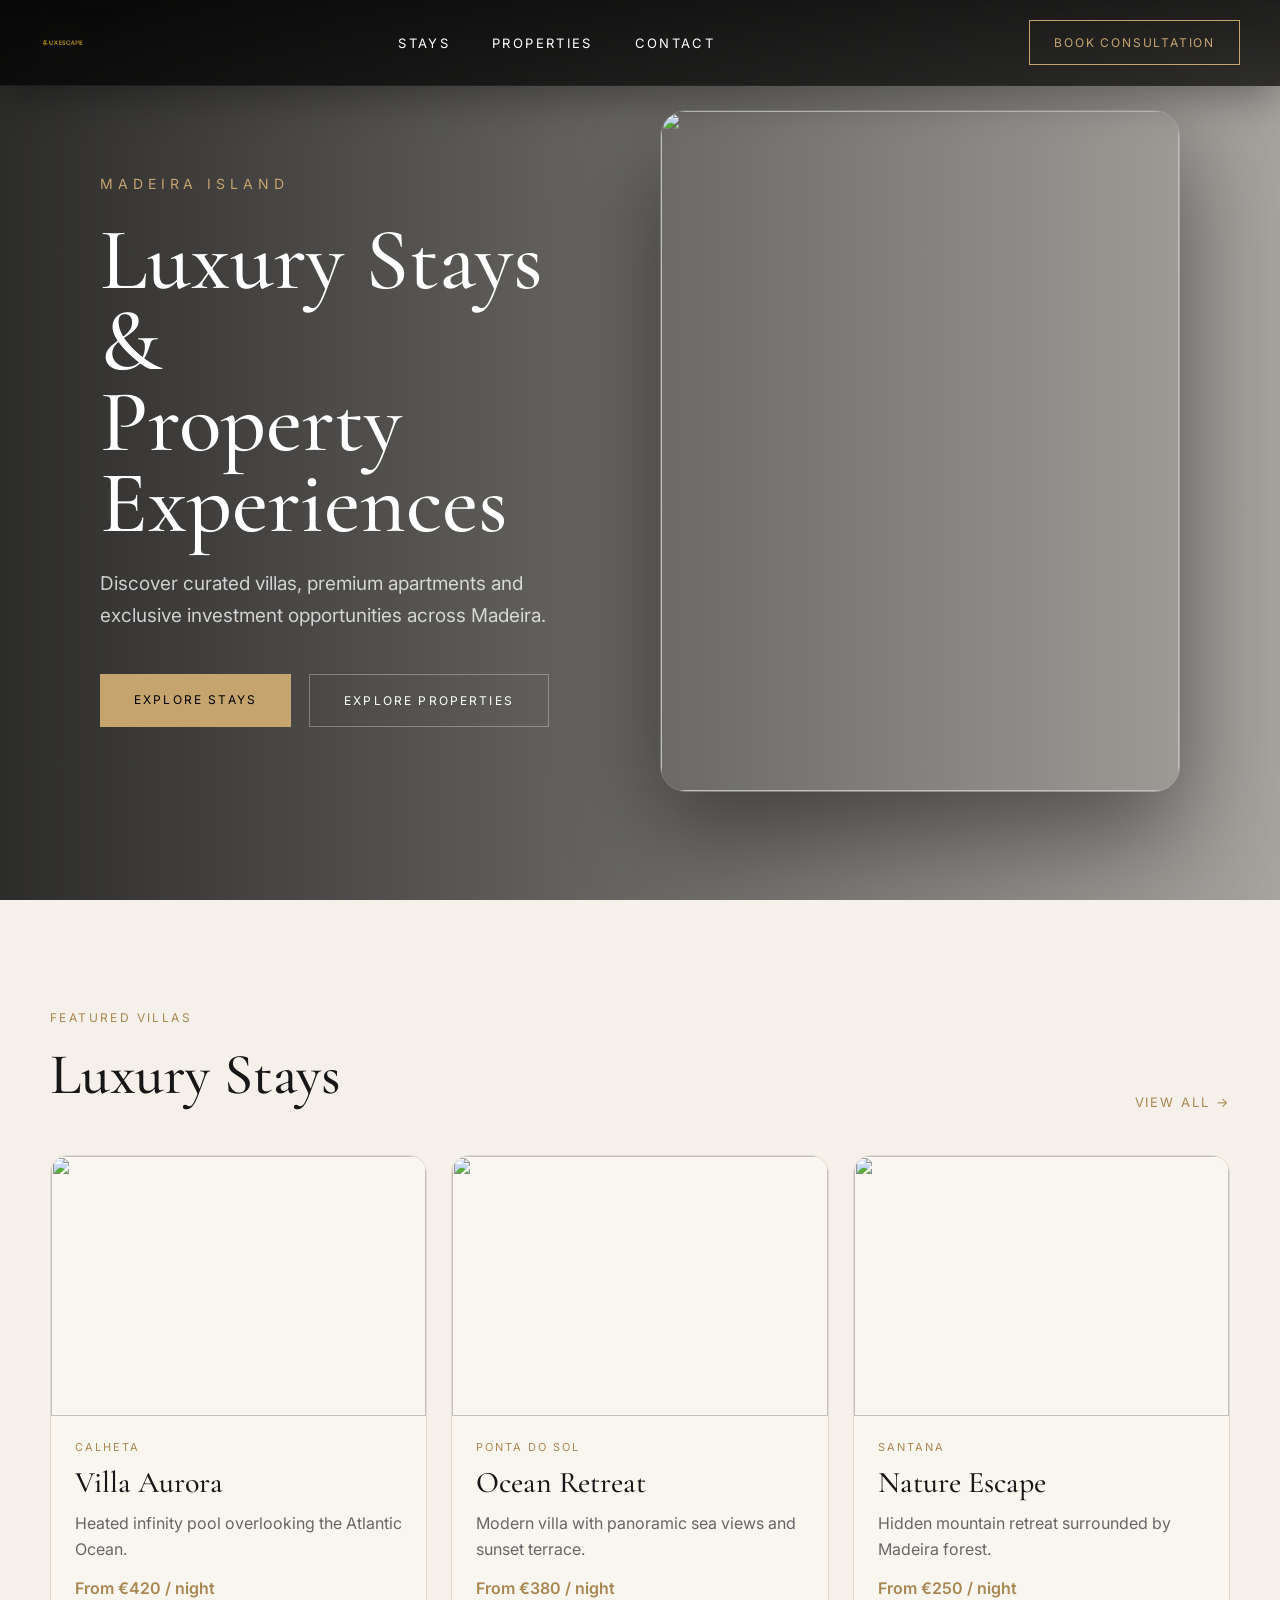
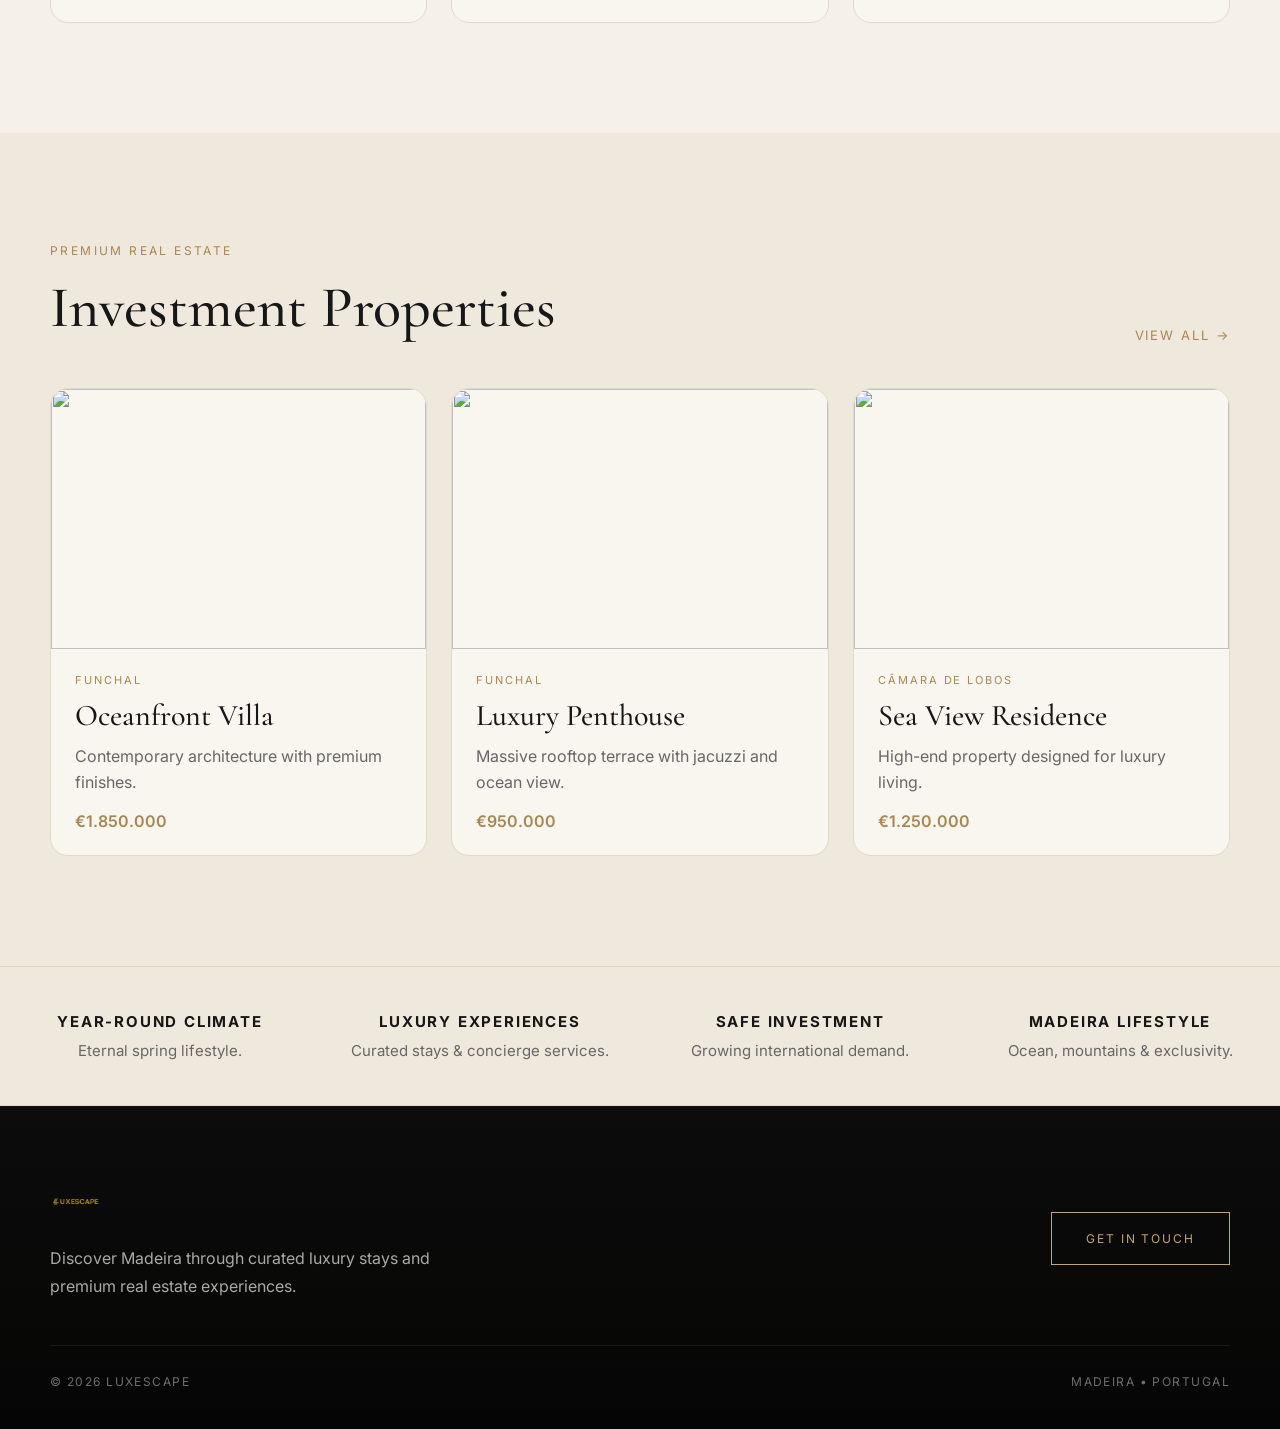
==== commit bf486a5a: "Update index.html" ====
--- a/index.html
+++ b/index.html
@@ -55,9 +55,22 @@
       left:0;
       width:100%;
       z-index:999;
-      background:rgba(0,0,0,0.72);
+
+      background:
+      linear-gradient(
+        rgba(0,0,0,.82),
+        rgba(0,0,0,.72)
+      ),
+      url('https://www.transparenttextures.com/patterns/marble.png');
+
+      background-size:300px;
+
       backdrop-filter:blur(20px);
+
       border-bottom:1px solid rgba(255,255,255,0.08);
+
+      box-shadow:
+      0 10px 40px rgba(0,0,0,.35);
     }
 
     .nav{
@@ -71,6 +84,10 @@
 
     .logo img{
       height:44px;
+      object-fit:contain;
+
+      filter:
+        drop-shadow(0 0 18px rgba(197,164,109,.18));
     }
 
     .menu{
@@ -116,8 +133,7 @@
       overflow:hidden;
     }
 
-    .hero video,
-    .hero img{
+    .hero img.bg{
       position:absolute;
       width:100%;
       height:100%;
@@ -127,7 +143,7 @@
     .overlay{
       position:absolute;
       inset:0;
-      background:linear-gradient(to right, rgba(0,0,0,.78), rgba(0,0,0,.35));
+      background:linear-gradient(to right, rgba(0,0,0,.82), rgba(0,0,0,.32));
     }
 
     .hero-content{
@@ -146,17 +162,17 @@
     .hero-text h1{
       font-family:'Cormorant Garamond',serif;
       font-size:88px;
-      line-height:.94;
+      line-height:.92;
       color:white;
       font-weight:500;
-      margin-bottom:22px;
+      margin-bottom:24px;
     }
 
     .hero-text .location{
       color:var(--gold);
       letter-spacing:.35em;
       text-transform:uppercase;
-      font-size:15px;
+      font-size:14px;
       margin-bottom:28px;
     }
 
@@ -213,10 +229,11 @@
 
     .hero-side img{
       height:680px;
+      width:100%;
       object-fit:cover;
     }
 
-    /* SECTION */
+    /* SECTIONS */
 
     section{
       padding:110px 50px;
@@ -296,7 +313,7 @@
     }
 
     .card h3{
-      font-size:28px;
+      font-size:30px;
       margin-bottom:10px;
       font-family:'Cormorant Garamond',serif;
       font-weight:500;
@@ -332,7 +349,6 @@
     }
 
     .strip-item h4{
-      margin-top:14px;
       margin-bottom:10px;
       font-size:15px;
       letter-spacing:.12em;
@@ -347,19 +363,21 @@
     /* FOOTER */
 
     footer{
-      background:#0a0a0a;
+      background:
+      linear-gradient(
+        rgba(0,0,0,.95),
+        rgba(0,0,0,.98)
+      ),
+      url('https://www.transparenttextures.com/patterns/marble.png');
+
+      background-size:350px;
+
       color:white;
       position:relative;
       overflow:hidden;
       padding:70px 50px 40px;
-    }
-
-    footer::before{
-      content:'';
-      position:absolute;
-      inset:0;
-      background:url('https://www.transparenttextures.com/patterns/marble.png');
-      opacity:.06;
+
+      border-top:1px solid rgba(255,255,255,.08);
     }
 
     .footer-inner{
@@ -483,16 +501,16 @@
   <!-- HEADER -->
 
   <header>
+
     <div class="nav">
 
       <a href="index.html" class="logo">
-        <img src="0.png" alt="LUXESCAPE">
+        <img src="./logo.png" alt="LUXESCAPE">
       </a>
 
       <div class="menu">
         <a href="stays.html">Stays</a>
         <a href="properties.html">Properties</a>
-        <a href="madeira.html">About Madeira</a>
         <a href="contact.html">Contact</a>
       </div>
 
@@ -501,19 +519,24 @@
       </a>
 
     </div>
+
   </header>
 
   <!-- HERO -->
 
   <section class="hero">
 
-    <img src="https://images.unsplash.com/photo-1506744038136-46273834b3fb?q=80&w=2200&auto=format&fit=crop" alt="Madeira">
+    <img class="bg" src="https://images.unsplash.com/photo-1506744038136-46273834b3fb?q=80&w=2200&auto=format&fit=crop" alt="Madeira">
 
     <div class="overlay"></div>
 
     <div class="hero-content">
 
       <div class="hero-text">
+
+        <div class="location">
+          Madeira Island
+        </div>
 
         <h1>
           Luxury Stays &
@@ -521,13 +544,8 @@
           Property Experiences
         </h1>
 
-        <div class="location">
-          In Madeira
-        </div>
-
         <p>
-          Curated stays. Exclusive properties.
-          Extraordinary moments on the island of eternal spring.
+          Discover curated villas, premium apartments and exclusive investment opportunities across Madeira.
         </p>
 
         <div class="hero-buttons">
@@ -545,7 +563,7 @@
       </div>
 
       <div class="hero-side">
-        <img src="https://images.unsplash.com/photo-1512917774080-9991f1c4c750?q=80&w=1600&auto=format&fit=crop" alt="">
+        <img src="https://images.unsplash.com/photo-1512917774080-9991f1c4c750?q=80&w=1600&auto=format&fit=crop">
       </div>
 
     </div>
@@ -561,17 +579,19 @@
       <div class="section-top">
 
         <div>
+
           <div class="eyebrow">
-            Handpicked Stays
+            Featured Villas
           </div>
 
           <h2>
-            Featured Stays
+            Luxury Stays
           </h2>
+
         </div>
 
         <a href="stays.html" class="view-all">
-          View All Stays →
+          View All →
         </a>
 
       </div>
@@ -585,7 +605,7 @@
           <div class="card-content">
 
             <div class="tag">
-              Villa
+              Calheta
             </div>
 
             <h3>
@@ -593,7 +613,7 @@
             </h3>
 
             <p>
-              Calheta, Madeira
+              Heated infinity pool overlooking the Atlantic Ocean.
             </p>
 
             <div class="price">
@@ -611,15 +631,15 @@
           <div class="card-content">
 
             <div class="tag">
-              Villa
+              Ponta do Sol
             </div>
 
             <h3>
-              Ocean View Retreat
+              Ocean Retreat
             </h3>
 
             <p>
-              Ponta do Sol, Madeira
+              Modern villa with panoramic sea views and sunset terrace.
             </p>
 
             <div class="price">
@@ -637,15 +657,15 @@
           <div class="card-content">
 
             <div class="tag">
-              Cottage
+              Santana
             </div>
 
             <h3>
-              Nature Escape Cottage
+              Nature Escape
             </h3>
 
             <p>
-              São Vicente, Madeira
+              Hidden mountain retreat surrounded by Madeira forest.
             </p>
 
             <div class="price">
@@ -671,17 +691,19 @@
       <div class="section-top">
 
         <div>
+
           <div class="eyebrow">
-            Exclusive Properties
+            Premium Real Estate
           </div>
 
           <h2>
-            Featured Properties
+            Investment Properties
           </h2>
+
         </div>
 
         <a href="properties.html" class="view-all">
-          View All Properties →
+          View All →
         </a>
 
       </div>
@@ -695,19 +717,19 @@
           <div class="card-content">
 
             <div class="tag">
-              Villa
+              Funchal
             </div>
 
             <h3>
-              Contemporary Ocean Villa
+              Oceanfront Villa
             </h3>
 
             <p>
-              Funchal, Madeira
+              Contemporary architecture with premium finishes.
             </p>
 
             <div class="price">
-              €1,850,000
+              €1.850.000
             </div>
 
           </div>
@@ -721,7 +743,7 @@
           <div class="card-content">
 
             <div class="tag">
-              Penthouse
+              Funchal
             </div>
 
             <h3>
@@ -729,11 +751,11 @@
             </h3>
 
             <p>
-              Funchal, Madeira
+              Massive rooftop terrace with jacuzzi and ocean view.
             </p>
 
             <div class="price">
-              €950,000
+              €950.000
             </div>
 
           </div>
@@ -747,7 +769,7 @@
           <div class="card-content">
 
             <div class="tag">
-              Investment
+              Câmara de Lobos
             </div>
 
             <h3>
@@ -755,11 +777,11 @@
             </h3>
 
             <p>
-              Câmara de Lobos
+              High-end property designed for luxury living.
             </p>
 
             <div class="price">
-              €1,250,000
+              €1.250.000
             </div>
 
           </div>
@@ -780,22 +802,22 @@
 
       <div class="strip-item">
         <h4>Year-Round Climate</h4>
-        <p>Eternal spring, 12 months a year</p>
-      </div>
-
-      <div class="strip-item">
-        <h4>Safe & Welcoming</h4>
-        <p>One of the safest islands in Europe</p>
+        <p>Eternal spring lifestyle.</p>
       </div>
 
       <div class="strip-item">
         <h4>Luxury Experiences</h4>
-        <p>Tailored stays and curated moments</p>
+        <p>Curated stays & concierge services.</p>
       </div>
 
       <div class="strip-item">
-        <h4>Strong Investment</h4>
-        <p>Growing international demand</p>
+        <h4>Safe Investment</h4>
+        <p>Growing international demand.</p>
+      </div>
+
+      <div class="strip-item">
+        <h4>Madeira Lifestyle</h4>
+        <p>Ocean, mountains & exclusivity.</p>
       </div>
 
     </div>
@@ -812,11 +834,10 @@
 
         <div class="footer-logo">
 
-          <img src="0.png" alt="LUXESCAPE">
+          <img src="./logo.png" alt="LUXESCAPE">
 
           <p>
-            Your luxury concierge in Madeira.
-            We make every stay and investment effortless.
+            Discover Madeira through curated luxury stays and premium real estate experiences.
           </p>
 
         </div>
@@ -830,11 +851,11 @@
       <div class="footer-bottom">
 
         <div>
-          © 2026 LUXESCAPE. All rights reserved.
+          © 2026 LUXESCAPE
         </div>
 
         <div>
-          Privacy Policy &nbsp;&nbsp; Terms & Conditions
+          Madeira • Portugal
         </div>
 
       </div>
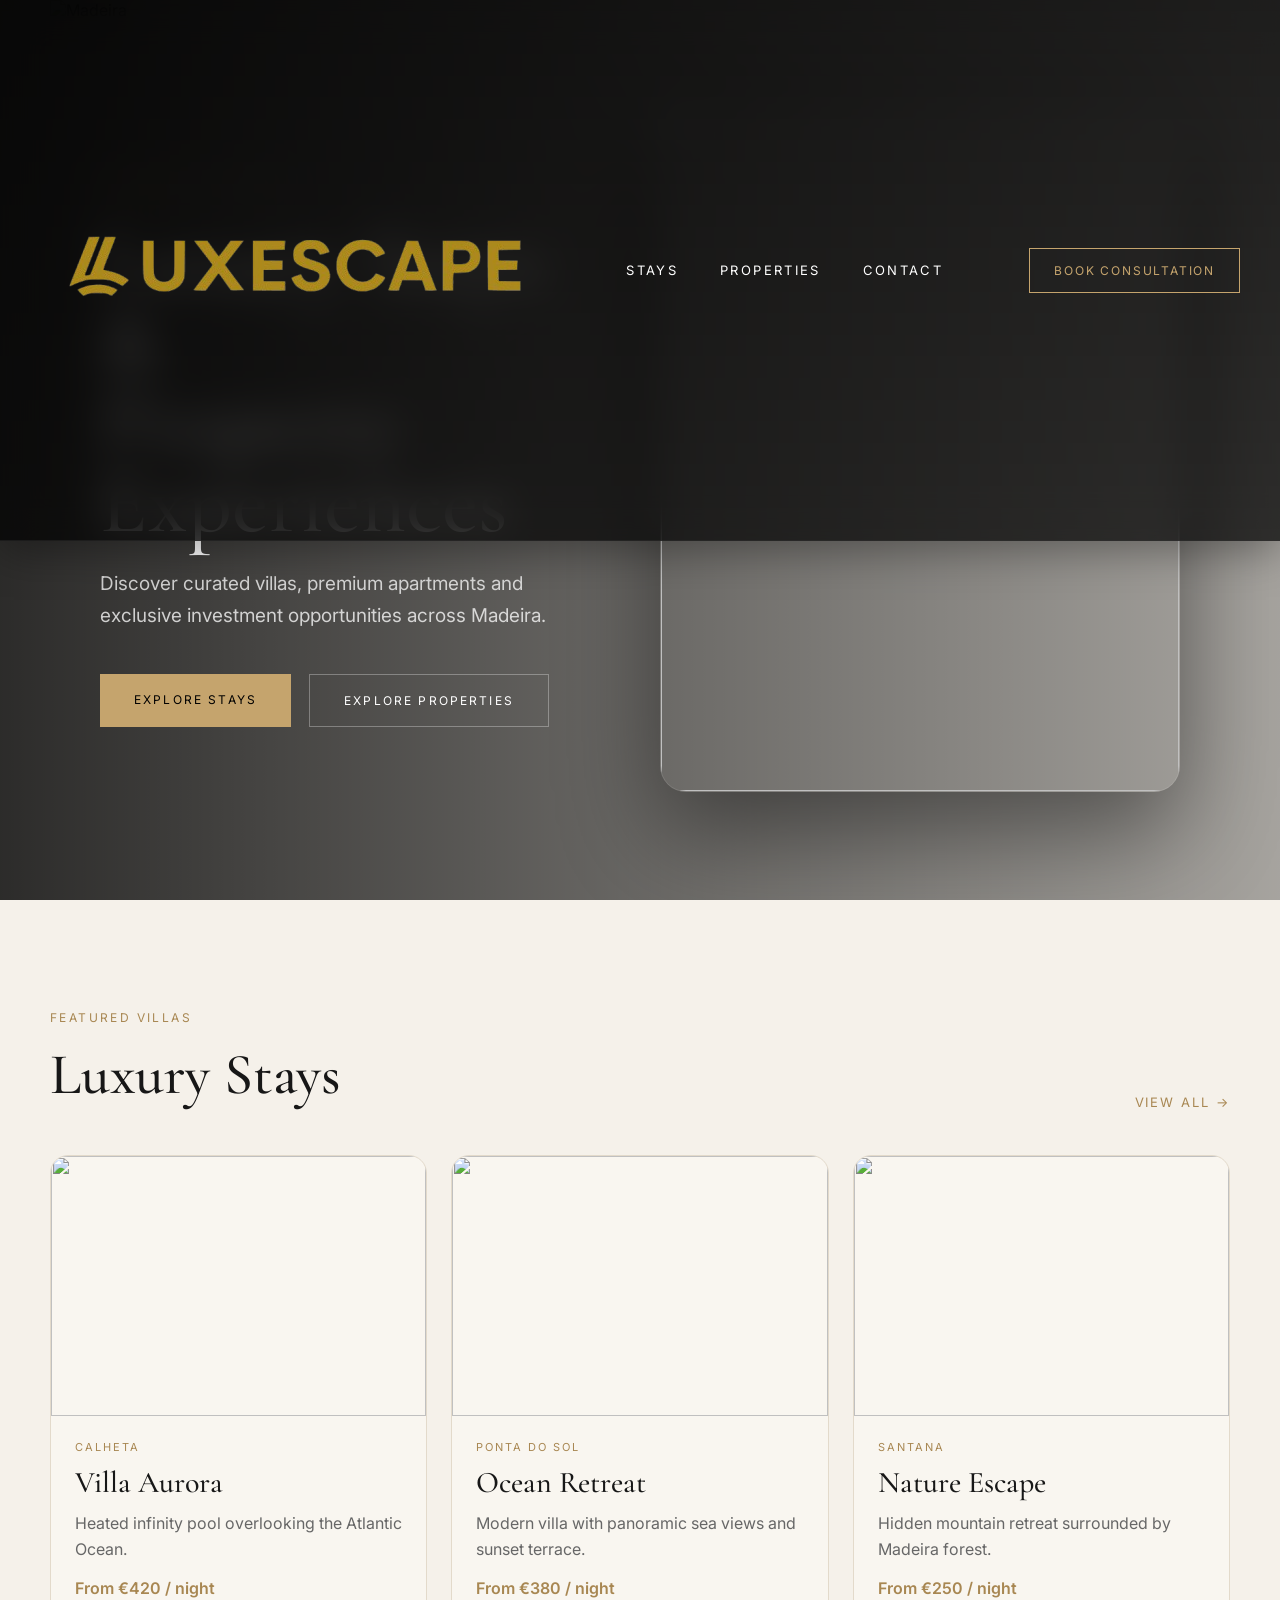
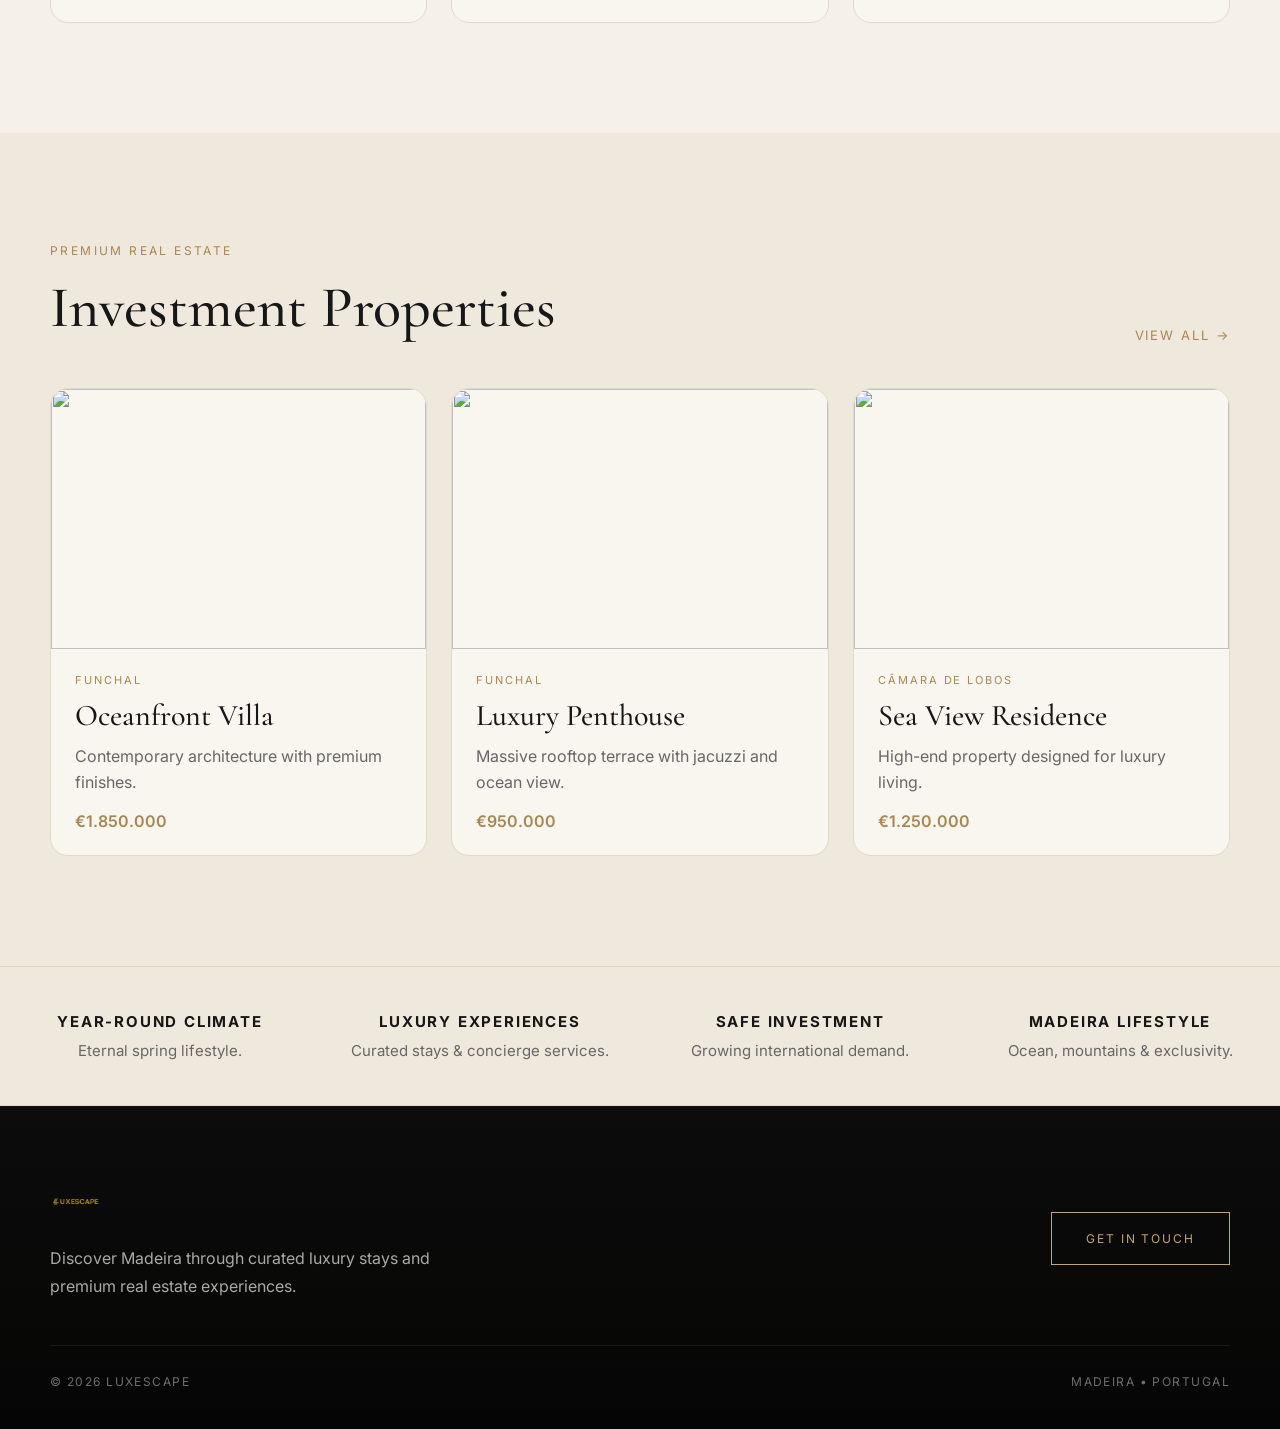
==== commit 308b6852: "Update index.html" ====
--- a/index.html
+++ b/index.html
@@ -83,7 +83,7 @@
     }
 
     .logo img{
-      height:44px;
+      height:54px;
       object-fit:contain;
 
       filter:
@@ -504,8 +504,8 @@
 
     <div class="nav">
 
-      <a href="index.html" class="logo">
-        <img src="./logo.png" alt="LUXESCAPE">
+      <a href="index.html" class="brand">
+        <img src="logo.png" alt="LUXESCAPE">
       </a>
 
       <div class="menu">
